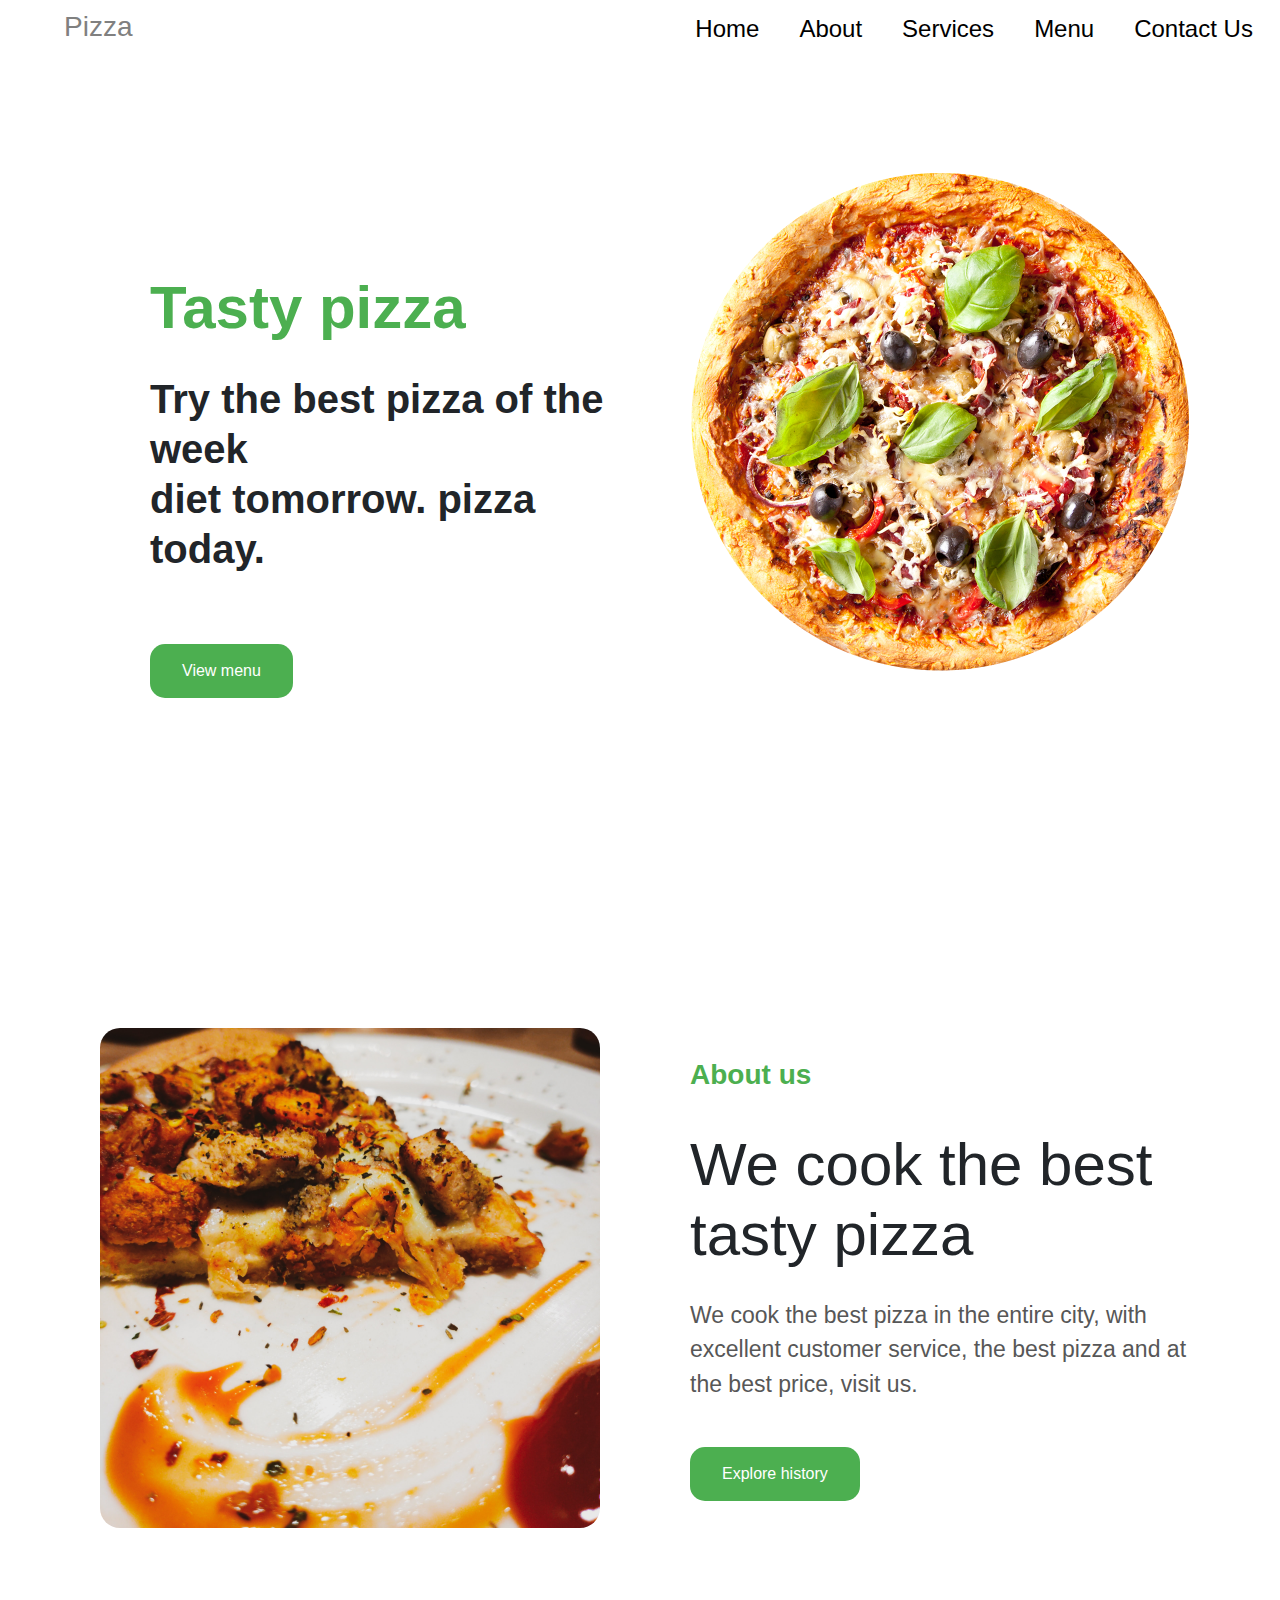
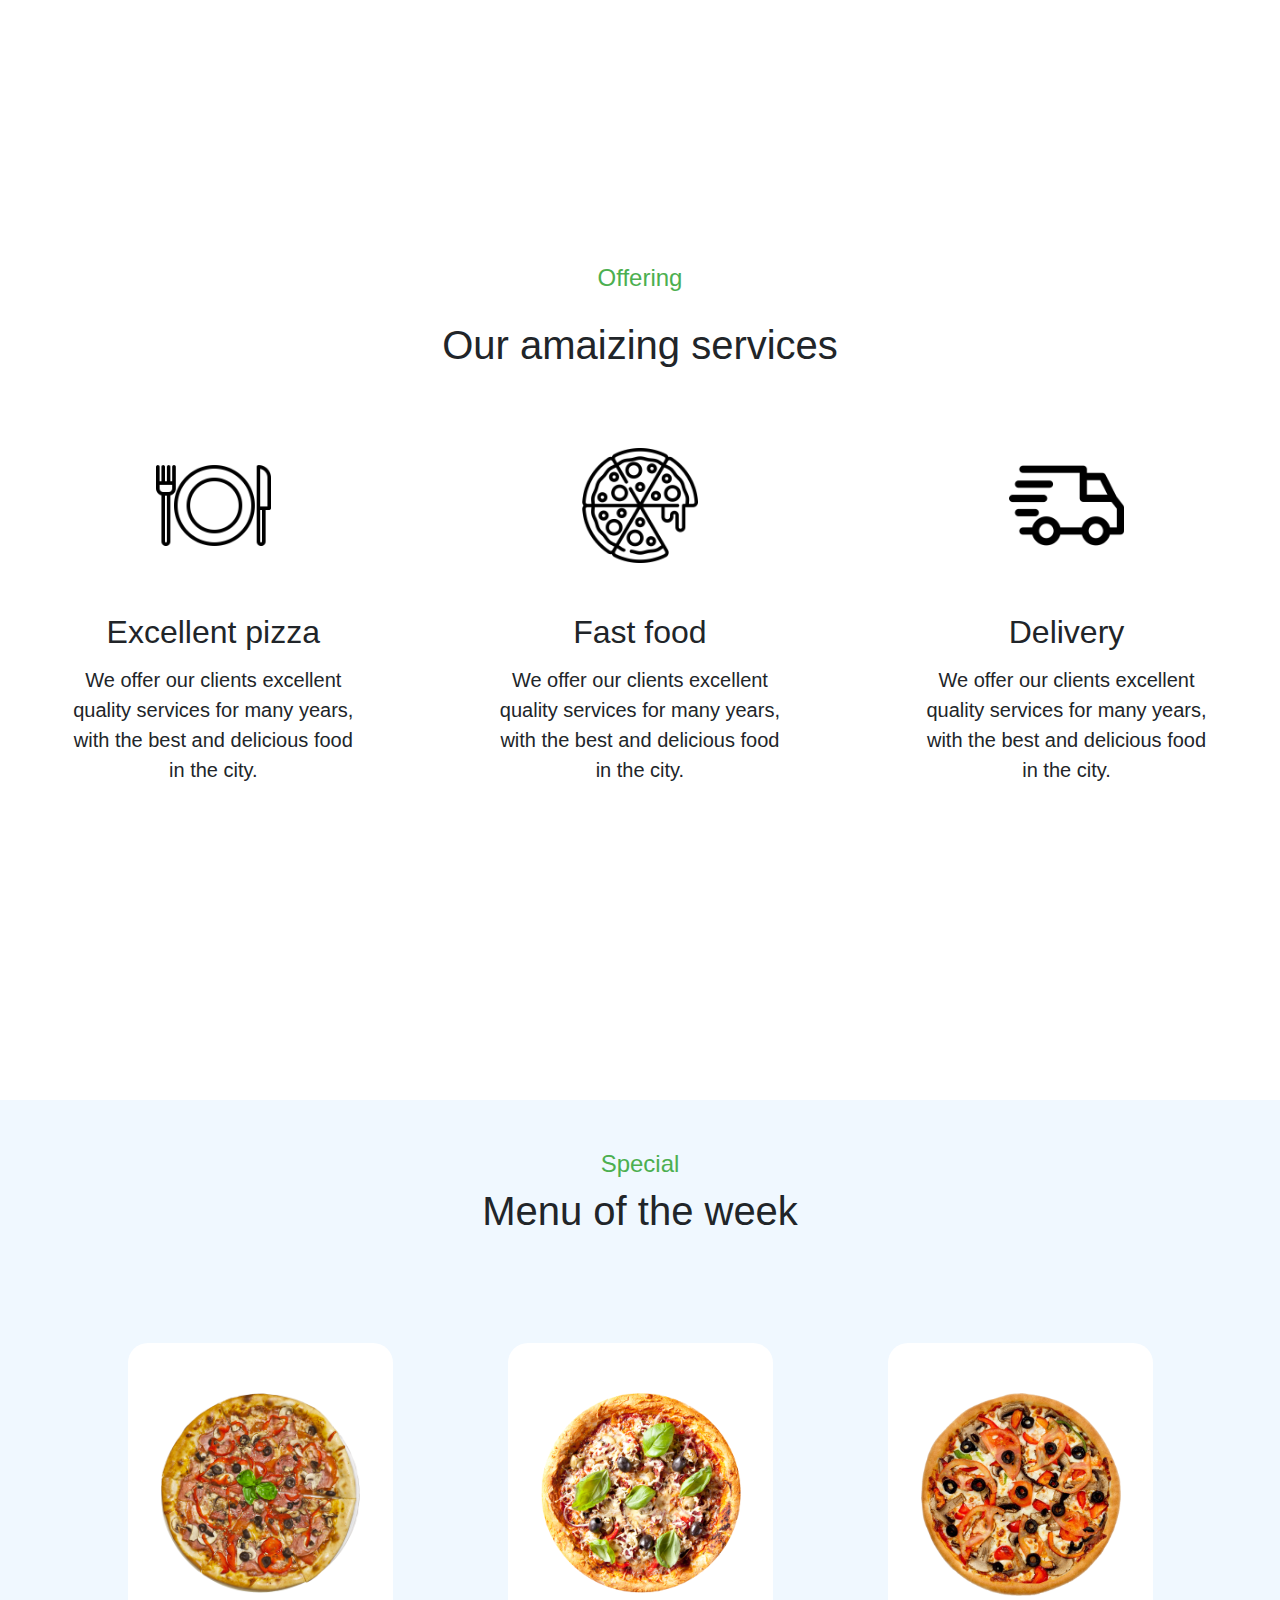
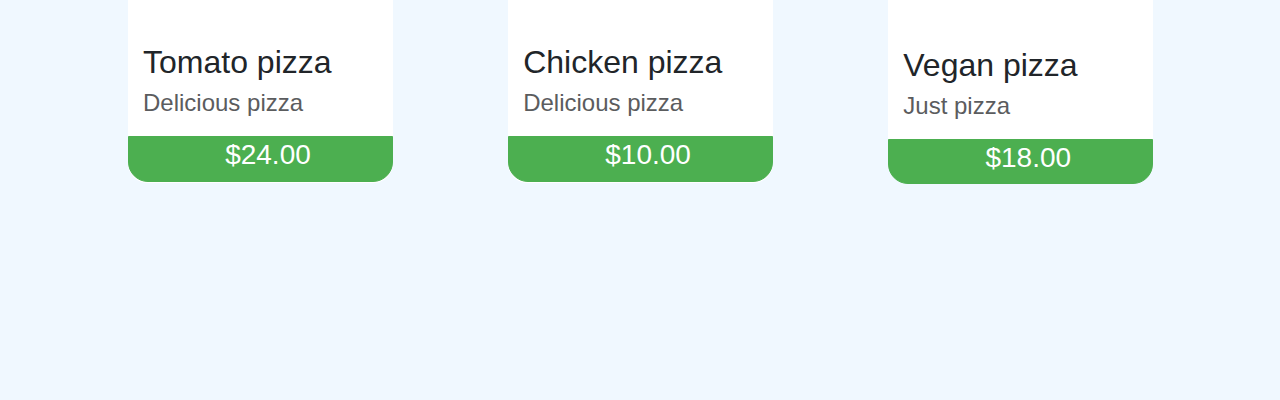
==== index.html @ c7b0a37f "Added toggle effects to menu" ====
<!DOCTYPE html>
<html>
  <head>
    <link href="css/bootstrap.css" rel="stylesheet" type="text/css" />
    <link href="css/styles.css" rel="stylesheet" type="text/css" />

    <script
      src="https://code.jquery.com/jquery-3.3.1.min.js"
      integrity="sha256-FgpCb/KJQlLNfOu91ta32o/NMZxltwRo8QtmkMRdAu8="
      crossorigin="anonymous"
    ></script>
    <script src="js/script.js"></script>
    <title>Pizza Go</title>
  </head>
  <body>
    <div class="header">
      <h3>Pizza</h3>
      <div class="links">
        <h4><a href="">Home</a></h4>
        <h4><a href="">About</a></h4>
        <h4><a href="">Services</a></h4>
        <h4><a href="">Menu</a></h4>
        <h4><a href="">Contact Us</a></h4>
      </div>
    </div>
    <div class="wrapper">
      <div class="texts">
        <h1>Tasty pizza</h1>
        <p>Try the best pizza of the week<br />diet tomorrow. pizza today.</p>
        <a href=""><button>View menu</button></a>
      </div>
      <div class="pizzapic">
        <img src="pics/pizza back.png" alt="" id="pizzaa" />
      </div>
    </div>
    <div class="aboutus">
      <div class="aboutUsPic">
        <img
          src="pics/parth-vsquare-lcYD-O3hou8-unsplash.jpg"
          alt=""
          class="aboutimage"
        />
      </div>
      <div class="aboutUsText">
        <h3>About us</h3>
        <h1>We cook the best <br />tasty pizza</h1>
        <p>
          We cook the best pizza in the entire city, with<br />
          excellent customer service, the best pizza and at<br />
          the best price, visit us.
        </p>
        <button>Explore history</button>
      </div>
    </div>
    <div class="services">
      <h4>Offering</h4>
      <h1>Our amaizing services</h1>
      <div class="cards">
        <div class="card">
          <img src="pics/restaurant.png" alt="" class="cardpic" />
          <h2>Excellent pizza</h2>
          <p>
            We offer our clients excellent <br />quality services for many
            years,<br />
            with the best and delicious food<br />
            in the city.
          </p>
        </div>

        <div class="card">
          <img src="pics/pizza copy.png" alt="" class="cardpic" />
          <h2>Fast food</h2>
          <p>
            We offer our clients excellent <br />quality services for many
            years,<br />
            with the best and delicious food<br />
            in the city.
          </p>
        </div>

        <div class="card">
          <img src="pics/delivery-2.png" alt="" class="cardpic" />
          <h2>Delivery</h2>
          <p>
            We offer our clients excellent <br />quality services for many
            years,<br />
            with the best and delicious food<br />
            in the city.
          </p>
        </div>
      </div>
    </div>
    <div class="menu">
      <h4>Special</h4>
      <h1>Menu of the week</h1>
      <div class="menucards">
        <div class="menucard">
          <img src="pics/pizza_PNG44077.png" alt="" class="menuimg" />
          <h2>Tomato pizza</h2>
          <h4>Delicious pizza</h4>
          <button id="orderFirst"><h3>$24.00</h3></button>
        </div>
        <div class="menucard">
          <img src="pics/pizza back.png" alt="" class="menuimg" />
          <h2>Chicken pizza</h2>
          <h4>Delicious pizza</h4>
          <button><h3>$10.00</h3></button>
        </div>
        <div class="menucard">
          <img src="pics/pizza_PNG44092.png" alt="" class="menuimg" />
          <h2>Vegan pizza</h2>
          <h4>Just pizza</h4>
         <button><h3>$18.00</h3></button>
        </div>
      </div>
    <div class="order1">
      <img src="pics/pizza_PNG44077.png" alt="">
    </div>
  </body>
</html>
---- css/styles.css ----
.header {
  display: flex;
  padding-left: 5%;
  color: #4caf50;
  height: 8vh;
}
.links {
  display: flex;
  width: 70%;
  margin-left: 43%;
}
.header h3 {
  margin-top: 10px;
  color: grey;
}
.links h4 {
  padding-left: 40px;
  padding-top: 15px;
  color: black;
  transition: 0.5s;
}
.links h4 a {
  color: black;
  text-decoration: none;
  transition: 0.5s;
}
.links h4 a:hover {
  transform: translateY(10px);
  color: #4caf50;
  text-shadow: 0 0 1px #4caf50;
}
.links h4:hover {
  transform: translateY(-5px);
  color: #4caf50;
  text-shadow: 0 0 1px #4caf50;
}
.header h3:hover {
  text-shadow: 0 0 1px white;
  cursor: pointer;
}
.wrapper {
  display: flex;
  height: 92vh;
}
#pizzaa {
  width: 500px;
  margin-top: 100px;
  margin-left: 50px;
}
.pizzapic {
  height: 100%;
  width: 50%;
}
.texts {
  width: 50%;
  height: 100%;
  padding-left: 150px;
}
.texts h1 {
  margin-top: 200px;
  color: #4caf50;
  font-weight: bold;
  font-size: 60px;
}
.texts p {
  line-height: 50px;
  margin-top: 30px;
  margin-bottom: 30px;
  font-size: 40px;
  font-weight: bold;
}
.texts button {
  margin-top: 40px;
  background-color: #4caf50;
  border: none;
  color: white;
  padding: 15px 32px;
  text-align: center;
  text-decoration: none;
  display: inline-block;
  font-size: 16px;
  border-radius: 15px;
}
.aboutus {
  height: 100vh;
  padding-top: 10%;
  padding-left: 100px;
  display: flex;
}
.aboutimage {
  height: 500px;
  border-radius: 20px;
}
.aboutUsPic {
  width: 50%;
}

.aboutUsText {
  padding-top: 30px;
}
.aboutUsText h3 {
  color: #4caf50;
  font-weight: bold;
  padding-bottom: 30px;
}
.aboutUsText h1 {
  line-height: 70px;
  font-size: 60px;
  padding-bottom: 20px;
}
.aboutUsText p {
  font-size: 23px;
  color: rgb(87, 87, 87);
}
.aboutUsText button {
  margin-top: 30px;
  background-color: #4caf50;
  border: none;
  color: white;
  padding: 15px 32px;
  text-align: center;
  text-decoration: none;
  display: inline-block;
  font-size: 16px;
  border-radius: 15px;
}

.services {
  height: 100vh;
  padding-top: 5%;
  text-align: center;
}
.services h4 {
  color: #4caf50;
  padding-bottom: 20px;
}

.card {
  width: 33.33%;
  border: 1px solid white;
  padding: 20px;
}
.cardpic {
  display: block;
  margin-left: auto;
  margin-right: auto;
  width: 30%;
  margin-bottom: 50px;
  margin-top: 50px;
}
.card p {
  font-size: 20px;
  padding: 5px;
}
.cards {
  display: flex;
}
.menu {
  height: 100vh;
  background-color: aliceblue;

  padding-top: 50px;
}
.menu h4 {
  color: #4caf50;
  text-align: center;
}
.menucard {
  width: 23%;
  background-color: white;
  border-radius: 20px;
  padding-top: 20px;
  height: 440px;
  margin-right: 10%;
  margin-top: 100px;
  transition: 0.6s;
}
.menucard h4 {
  text-align: left;
  margin-left: 15px;
  color: rgb(91, 92, 94);
}
.menucard h2 {
  margin-left: 15px;
}
.menucard h3 {
  margin-left: 15px;
}
.menuimg {
  width: 200px;
  display: block;
  margin-left: auto;
  margin-right: auto;
  margin-bottom: 50px;
  margin-top: 30px;
}
.menu h1 {
  text-align: center;
}
.menucards {
  display: flex;
  padding-left: 10%;
}

button:hover {
  background-color: green;
}

.order {
  display: flex;
  height: 100vh;
}
.menucard button {
  width: 100%;
  margin-top: 10px;
  border-bottom-left-radius: 20px;
  border-bottom-right-radius: 20px;
  color: white;
  background-color: #4caf50;
  border: 1px solid #4caf50;
}
.menucard button:hover {
  background-color: green;
  cursor: pointer;
}
.menucard:hover {
  box-shadow: 0 0 5px #4caf50;
  width: 25%;
  transform: translateY(-15px);
  transform: translateY(15px);
}
.order1 {
  height: 100vh;
  background-color: red;
  display: none;
}
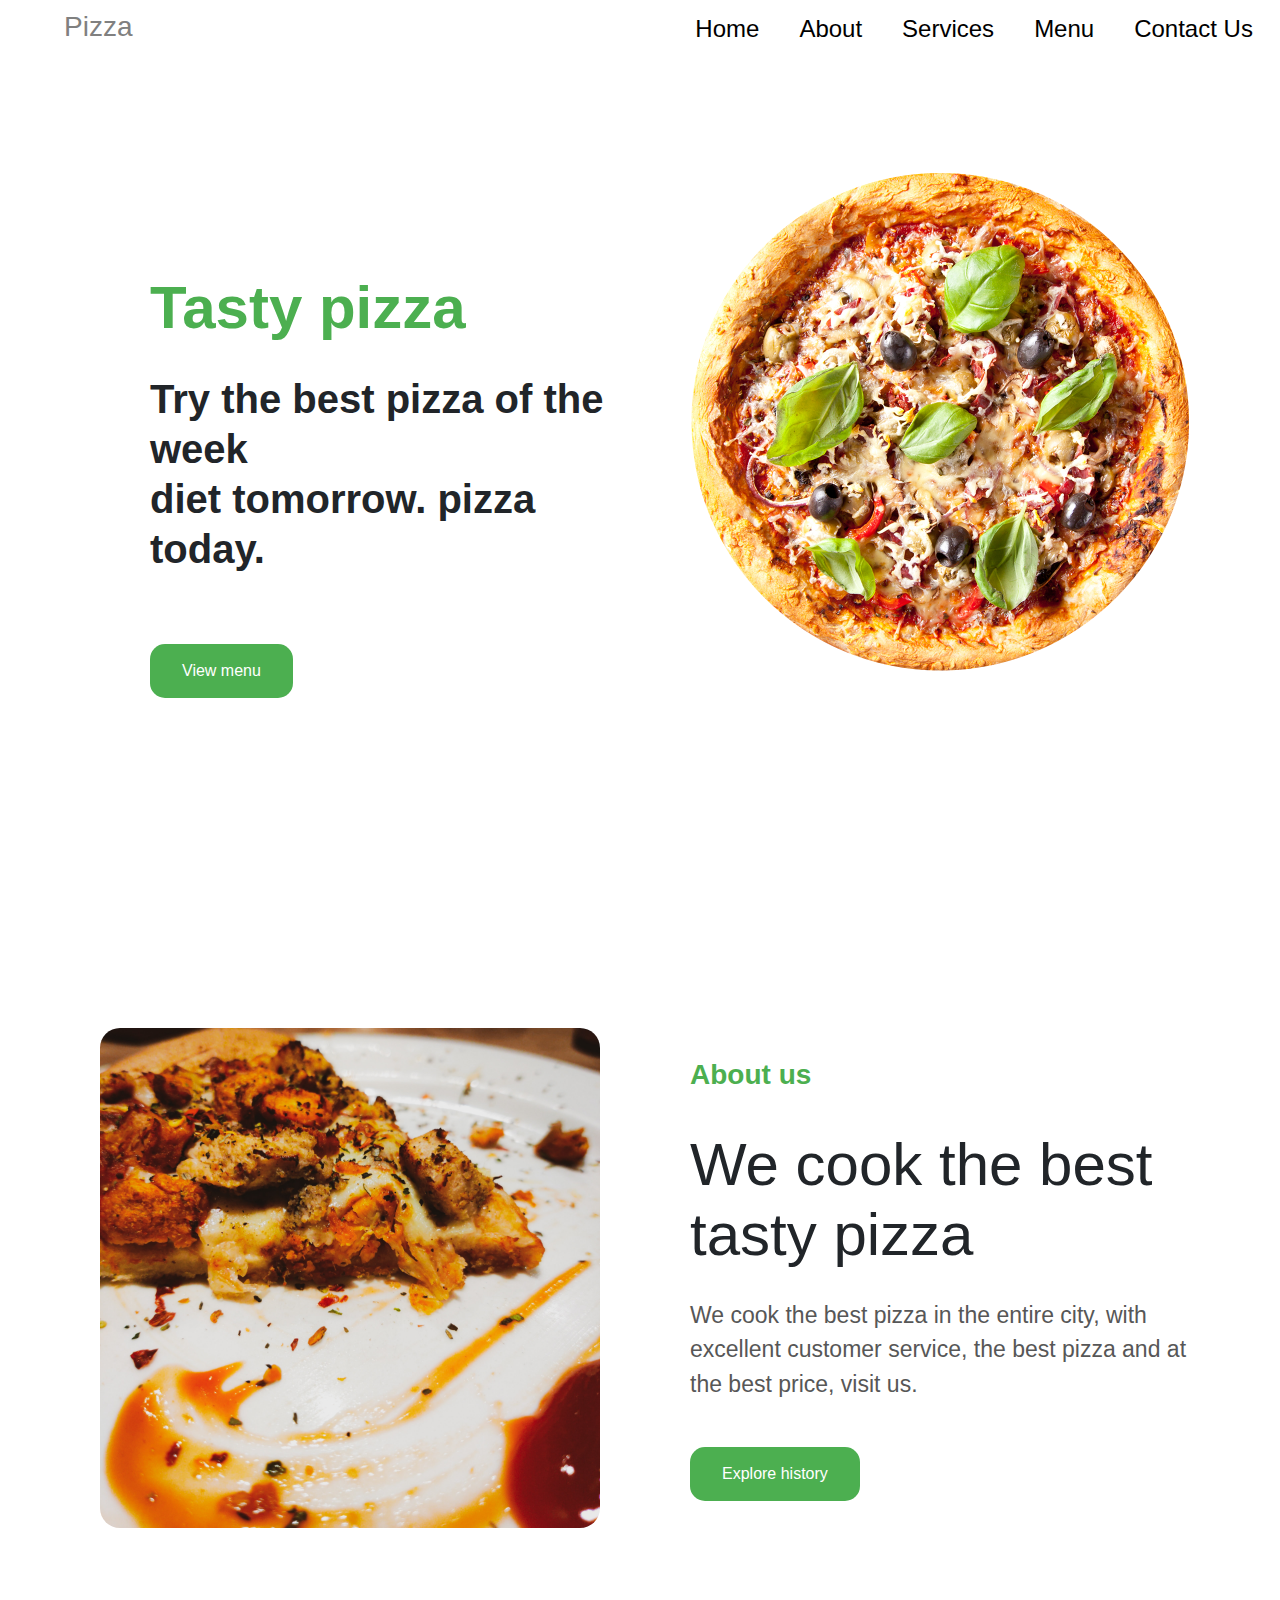
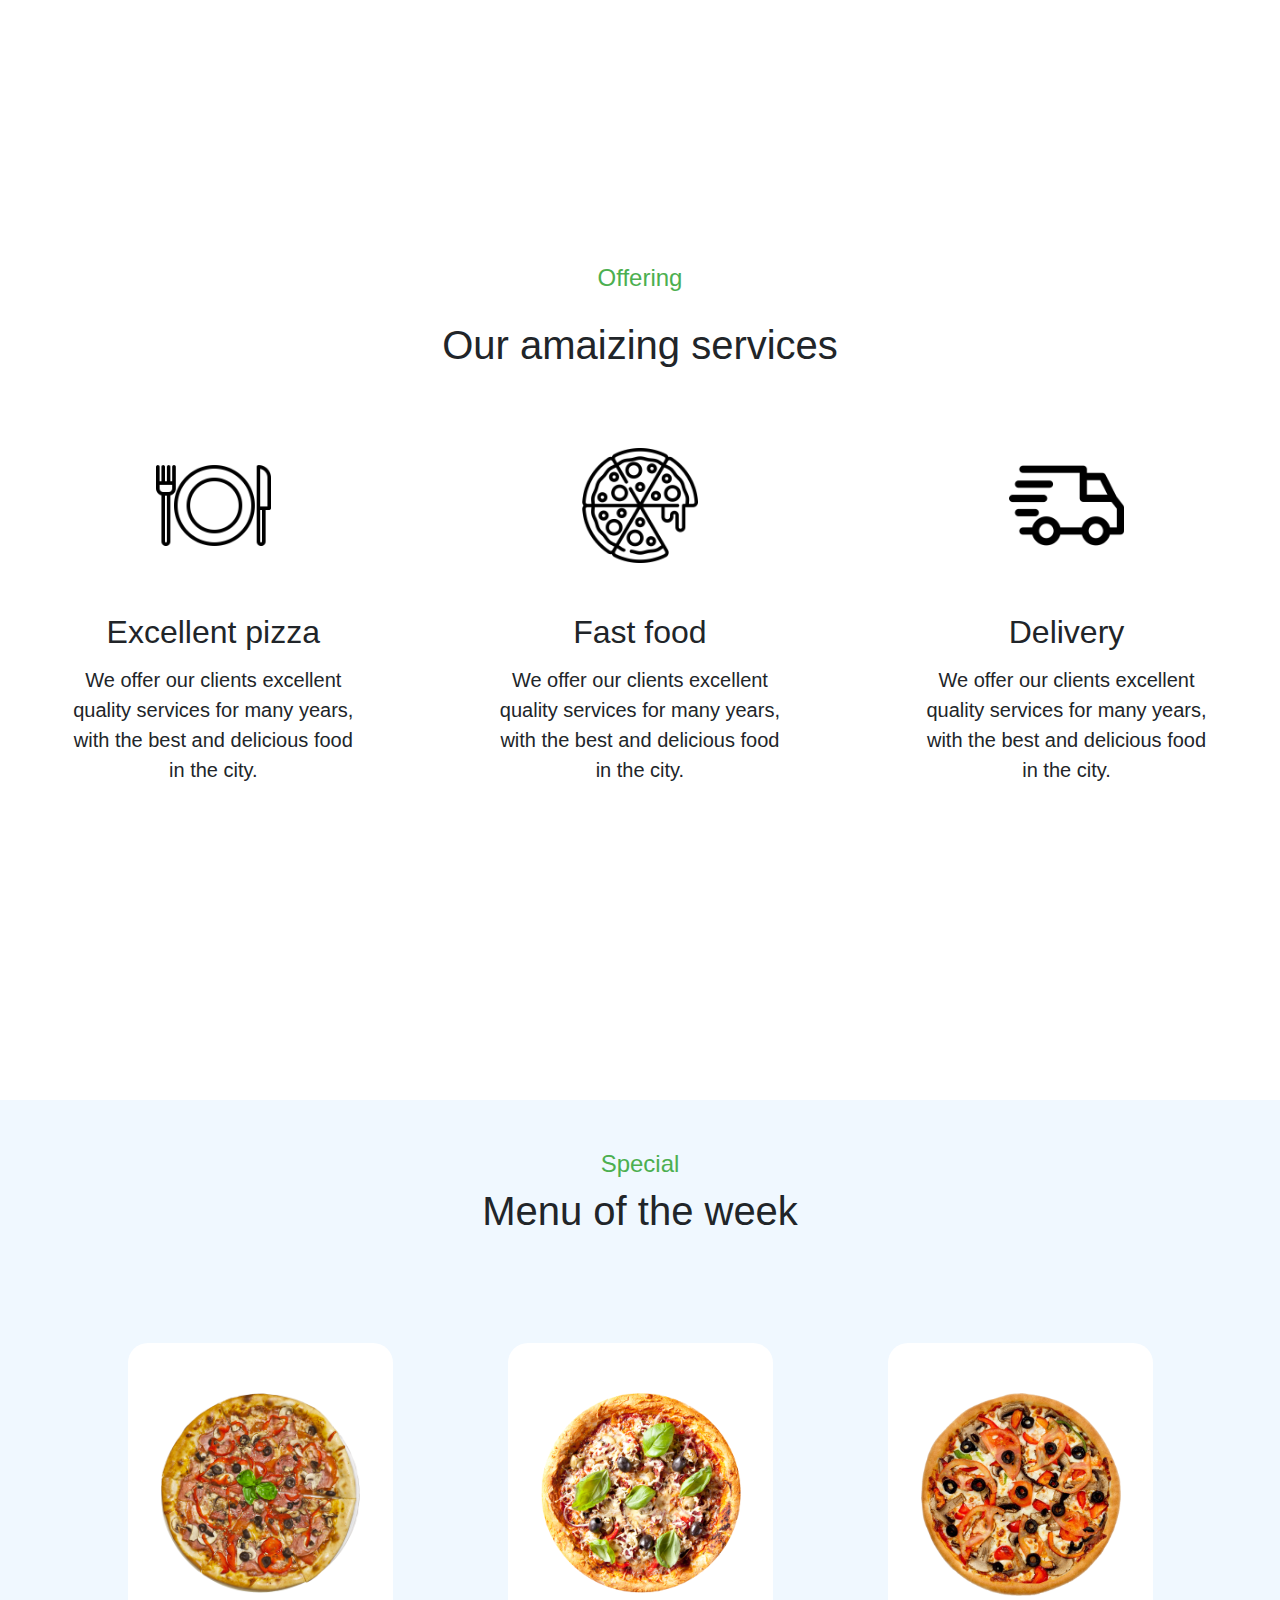
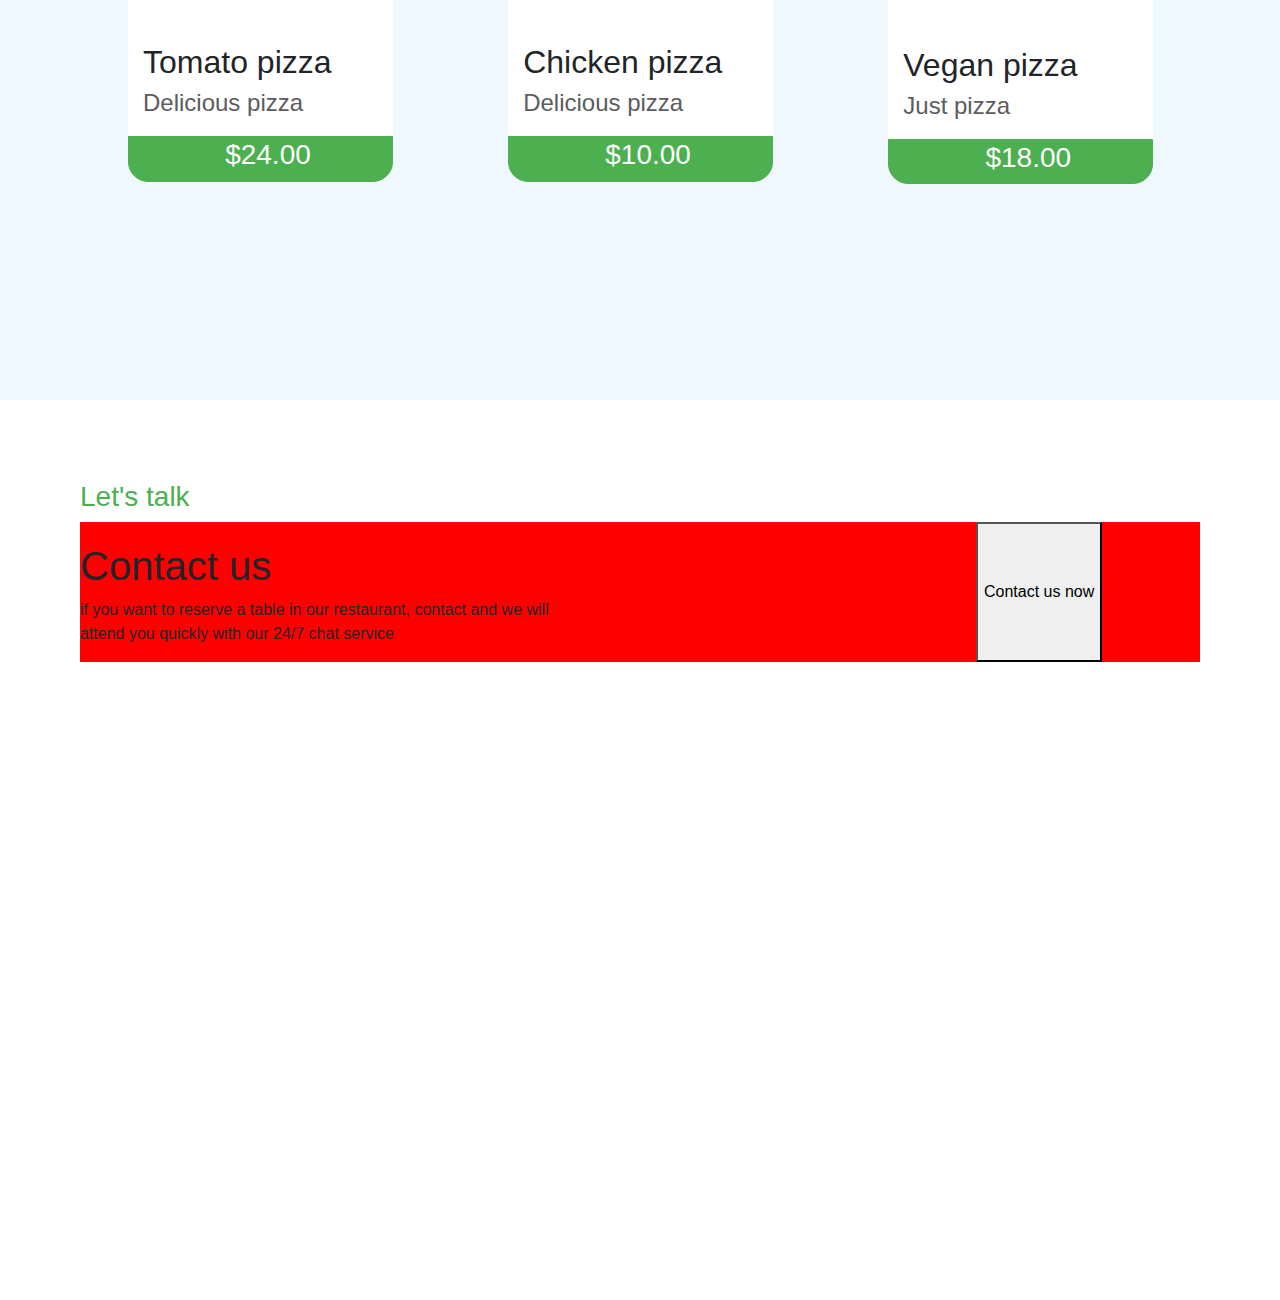
==== commit d5a26025: "Added contact me section" ====
--- a/index.html
+++ b/index.html
@@ -110,11 +110,22 @@
           <img src="pics/pizza_PNG44092.png" alt="" class="menuimg" />
           <h2>Vegan pizza</h2>
           <h4>Just pizza</h4>
-         <button><h3>$18.00</h3></button>
+          <button><h3>$18.00</h3></button>
         </div>
       </div>
-    <div class="order1">
-      <img src="pics/pizza_PNG44077.png" alt="">
+    </div>
+    <div class="contactus">
+      <h3>Let's talk</h3>
+      <div class="contact">
+        <div class="contactmsg">
+          <h1>Contact us</h1>
+          <p>
+            if you want to reserve a table in our restaurant, contact and we
+            will <br />attend you quickly with our 24/7 chat service
+          </p>
+        </div>
+        <button>Contact us now</button>
+      </div>
     </div>
   </body>
 </html>
--- a/css/styles.css
+++ b/css/styles.css
@@ -234,3 +234,22 @@
   background-color: red;
   display: none;
 }
+.contactus {
+  height: 100vh;
+  padding-top: 80px;
+  padding-left: 80px;
+  padding-right: 80px;
+}
+.contactus h3 {
+  color: #4caf50;
+}
+.contact {
+  display: flex;
+  background-color: red;
+}
+.contactmsg {
+  width: 80%;
+  padding-top: 20px;
+}
+.contactmsg h1 {
+}
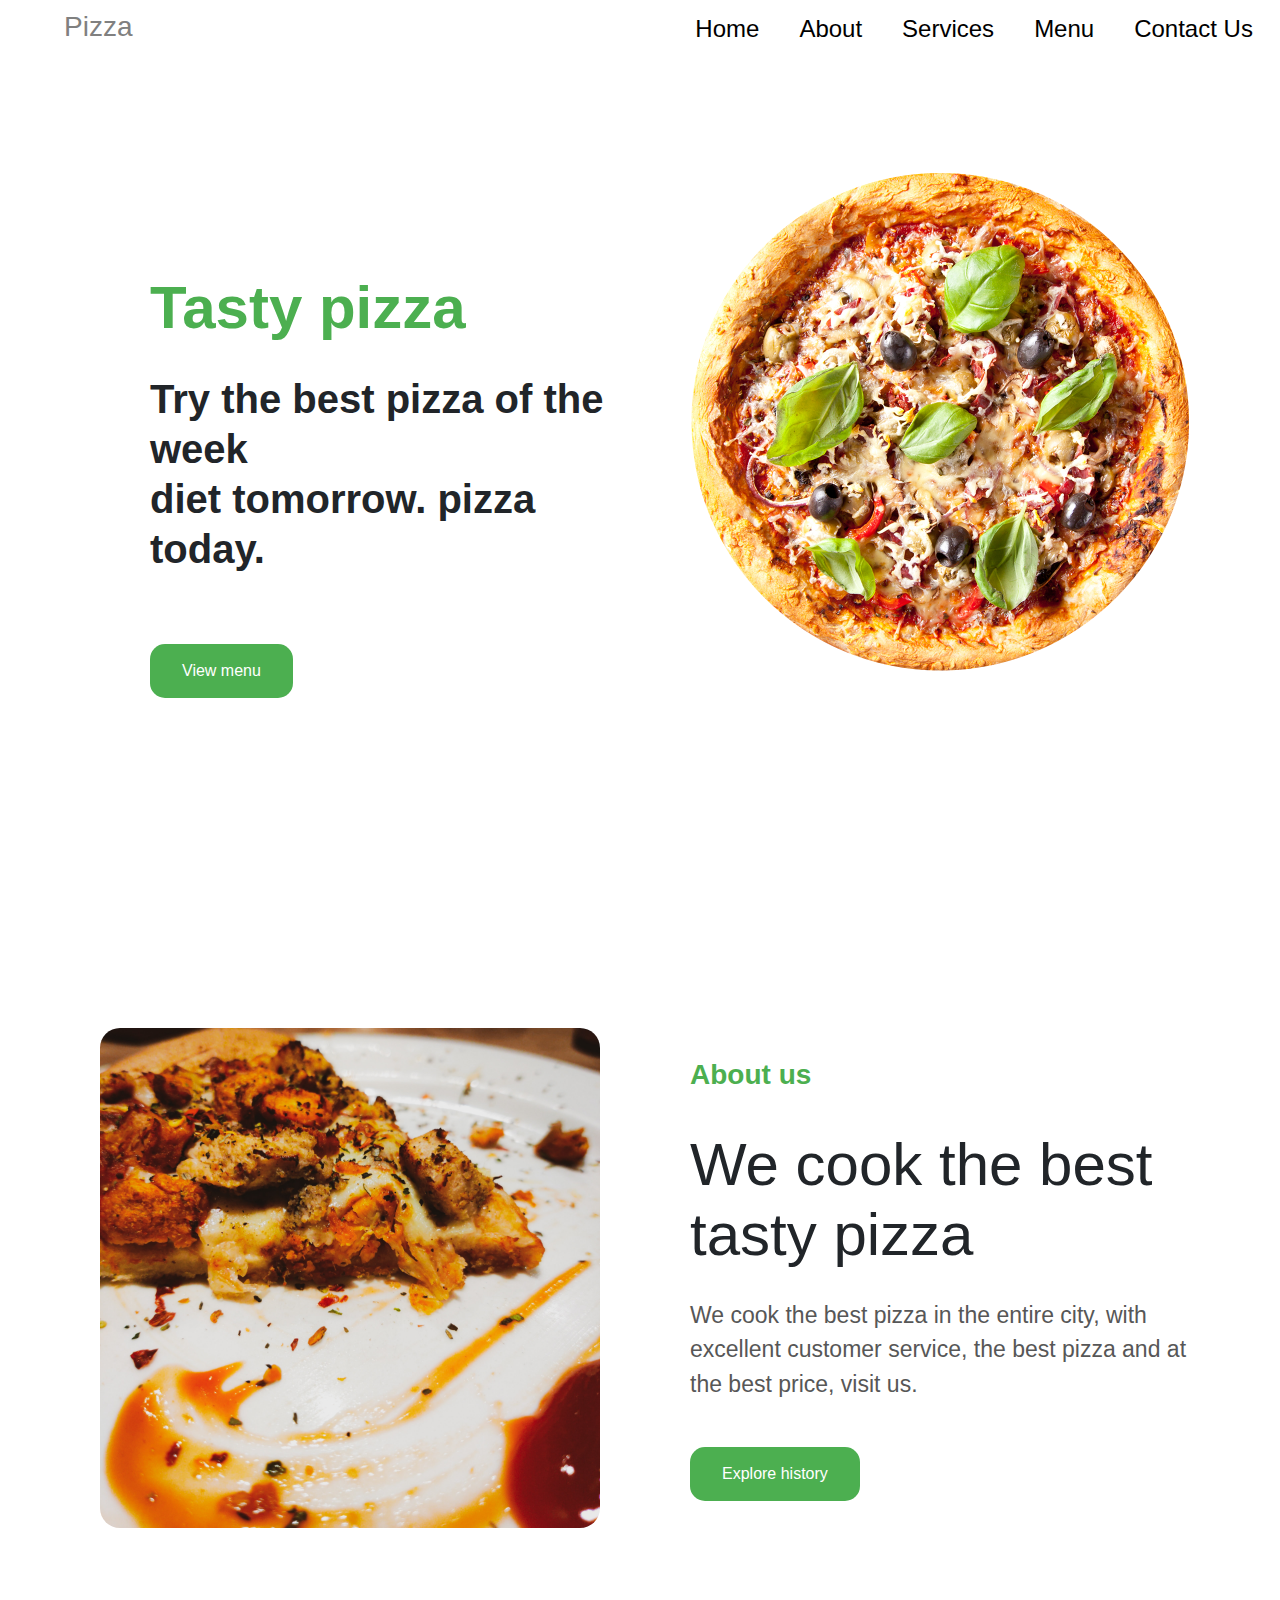
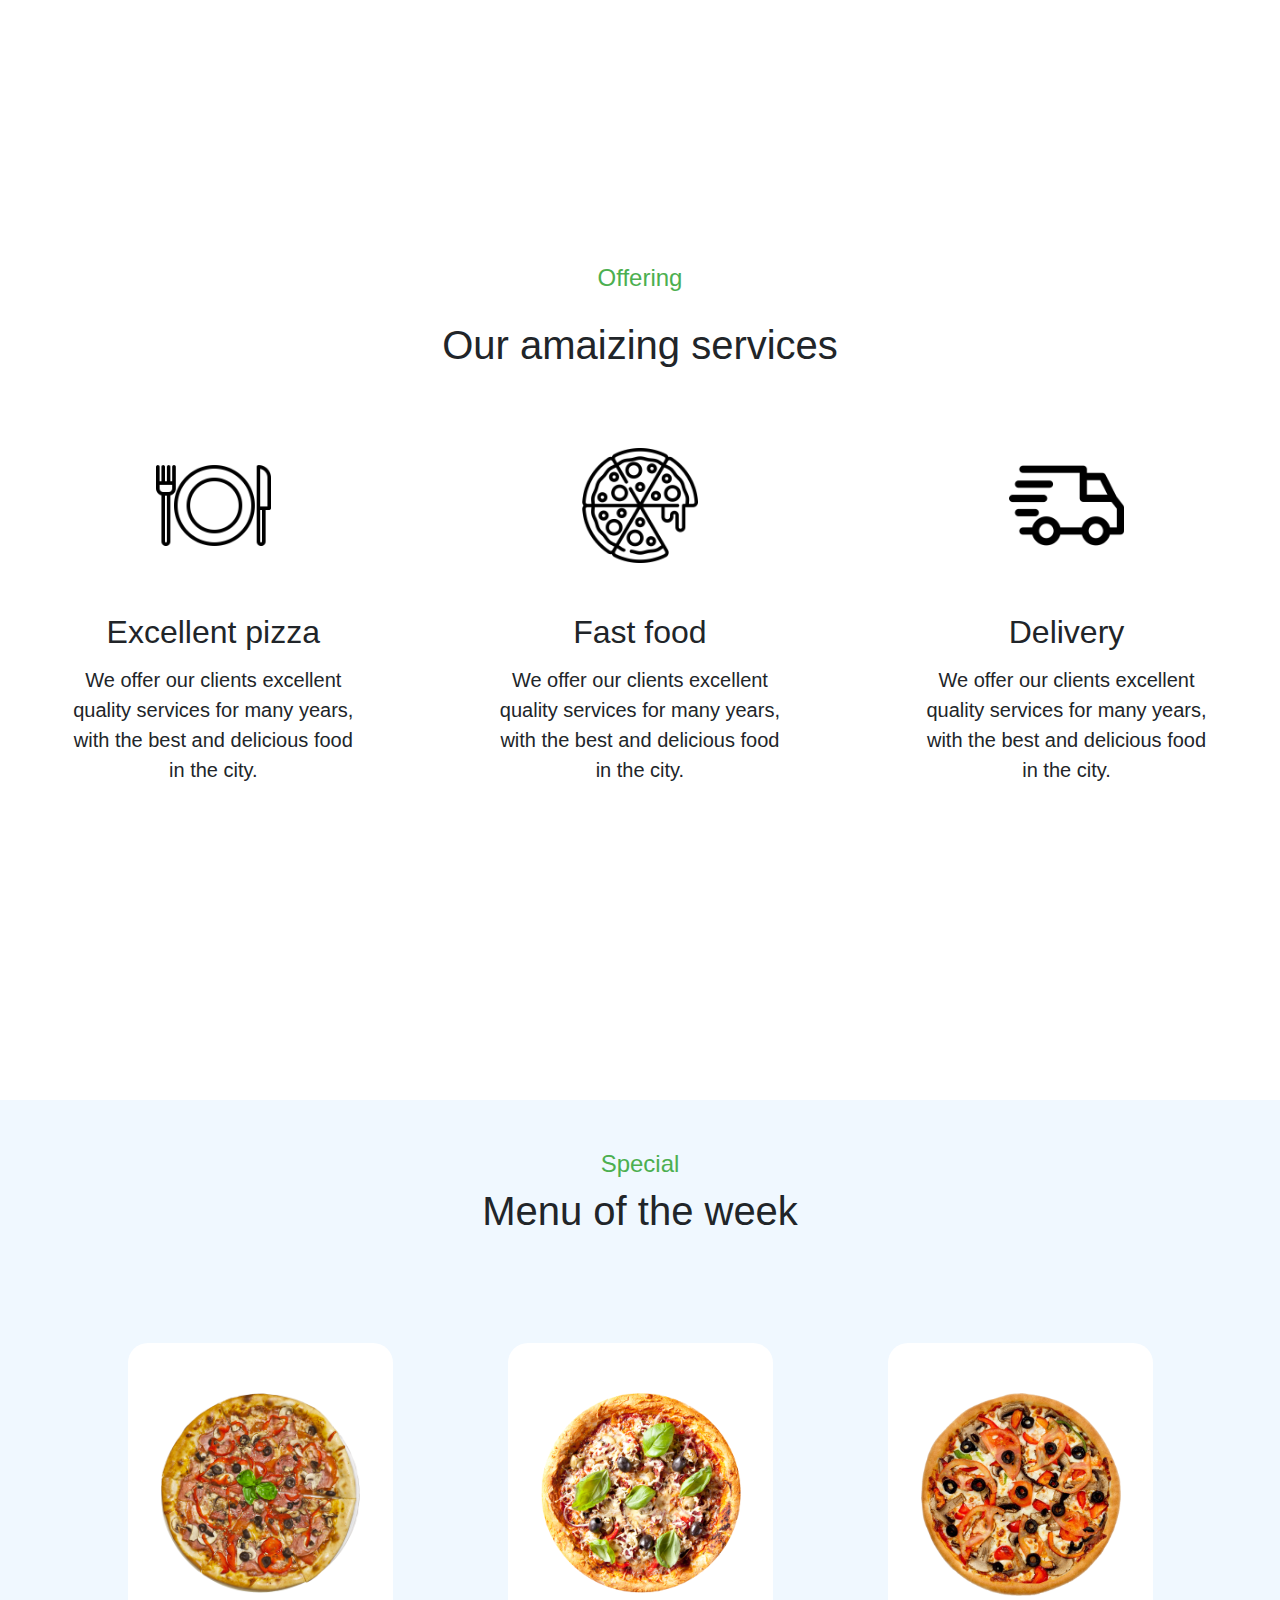
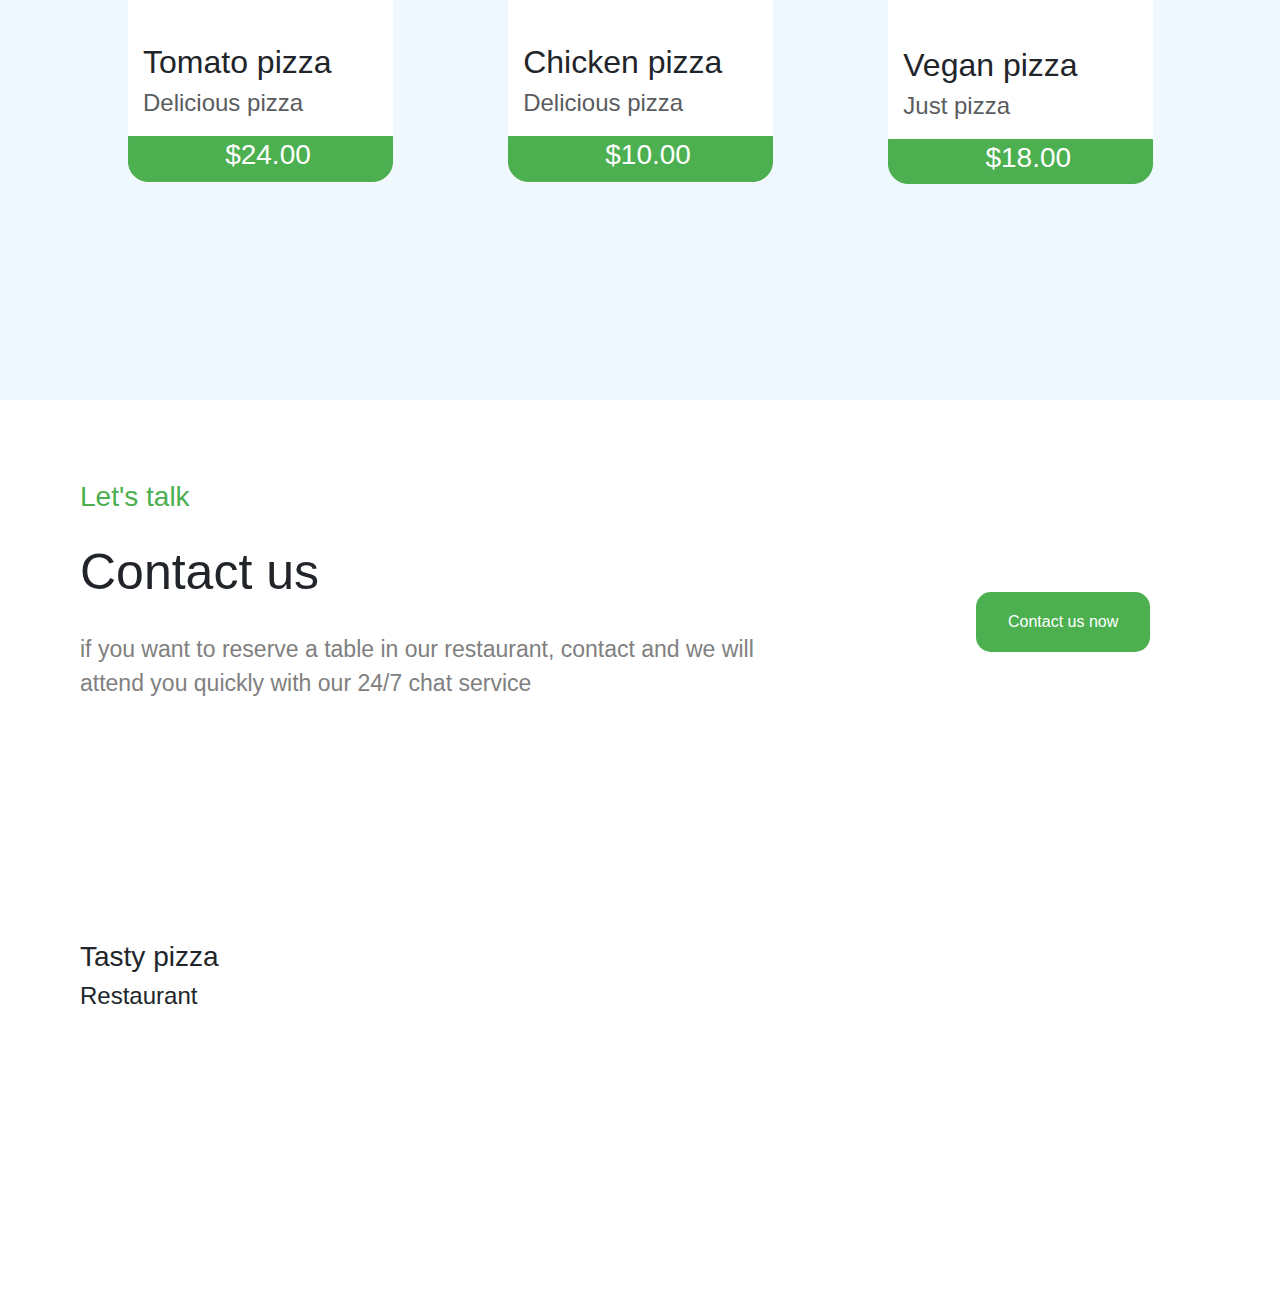
==== commit d15e3433: "Added extra functions at the bottom" ====
--- a/index.html
+++ b/index.html
@@ -127,5 +127,9 @@
         <button>Contact us now</button>
       </div>
     </div>
+    <div class="footer">
+      <h3>Tasty pizza</h3>
+      <h4>Restaurant</h4>
+    </div>
   </body>
 </html>
--- a/css/styles.css
+++ b/css/styles.css
@@ -235,7 +235,7 @@
   display: none;
 }
 .contactus {
-  height: 100vh;
+  height: 60vh;
   padding-top: 80px;
   padding-left: 80px;
   padding-right: 80px;
@@ -245,11 +245,40 @@
 }
 .contact {
   display: flex;
-  background-color: red;
 }
 .contactmsg {
   width: 80%;
   padding-top: 20px;
 }
 .contactmsg h1 {
-}
+  margin-bottom: 30px;
+  font-size: 50px;
+}
+.contactmsg p {
+  font-size: 23px;
+  color: grey;
+}
+.contact button {
+  margin-top: 30px;
+  background-color: #4caf50;
+  border: none;
+  color: white;
+  padding: 15px 32px;
+  text-align: center;
+  text-decoration: none;
+  display: inline-block;
+  font-size: 16px;
+  border-radius: 15px;
+  height: 60px;
+  margin-top: 70px;
+}
+.contact button:hover {
+  background-color: green;
+  cursor: pointer;
+}
+.footer {
+  height: 40vh;
+}
+.footer {
+  margin-left: 80px;
+}
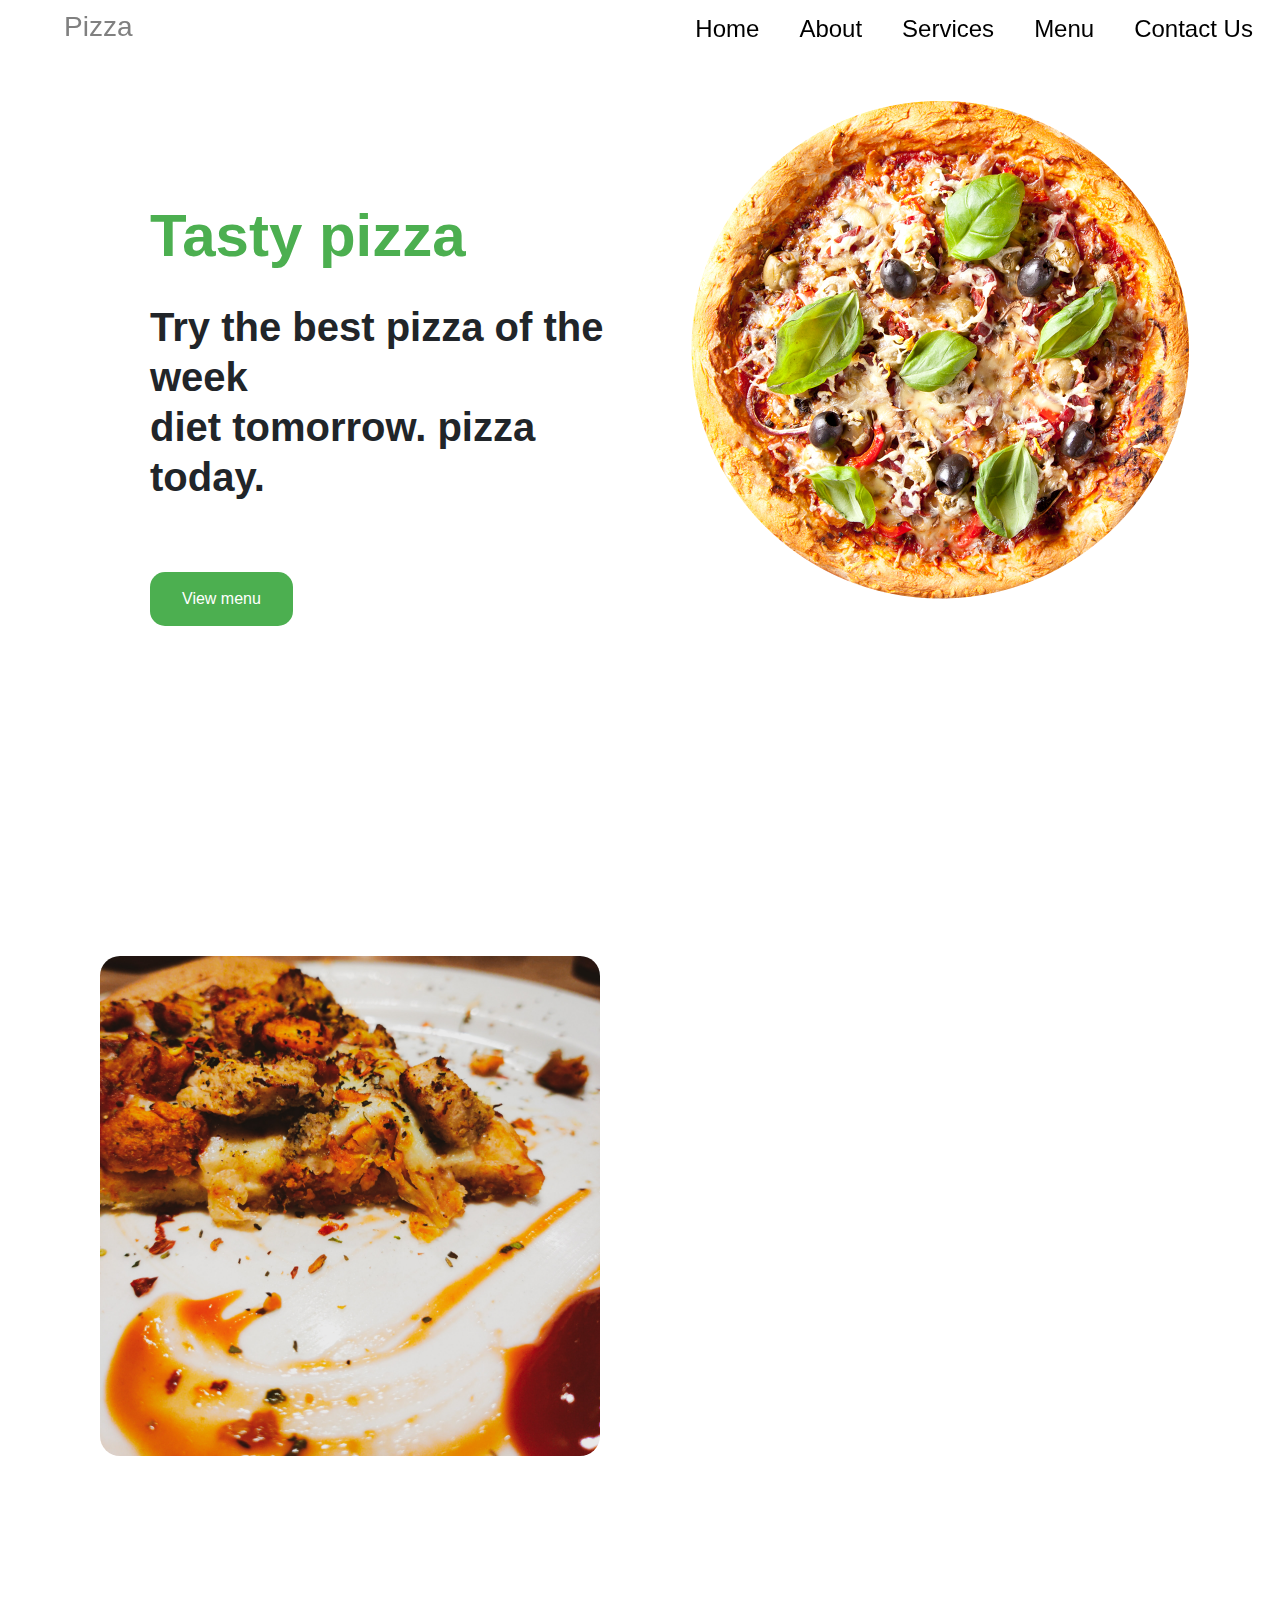
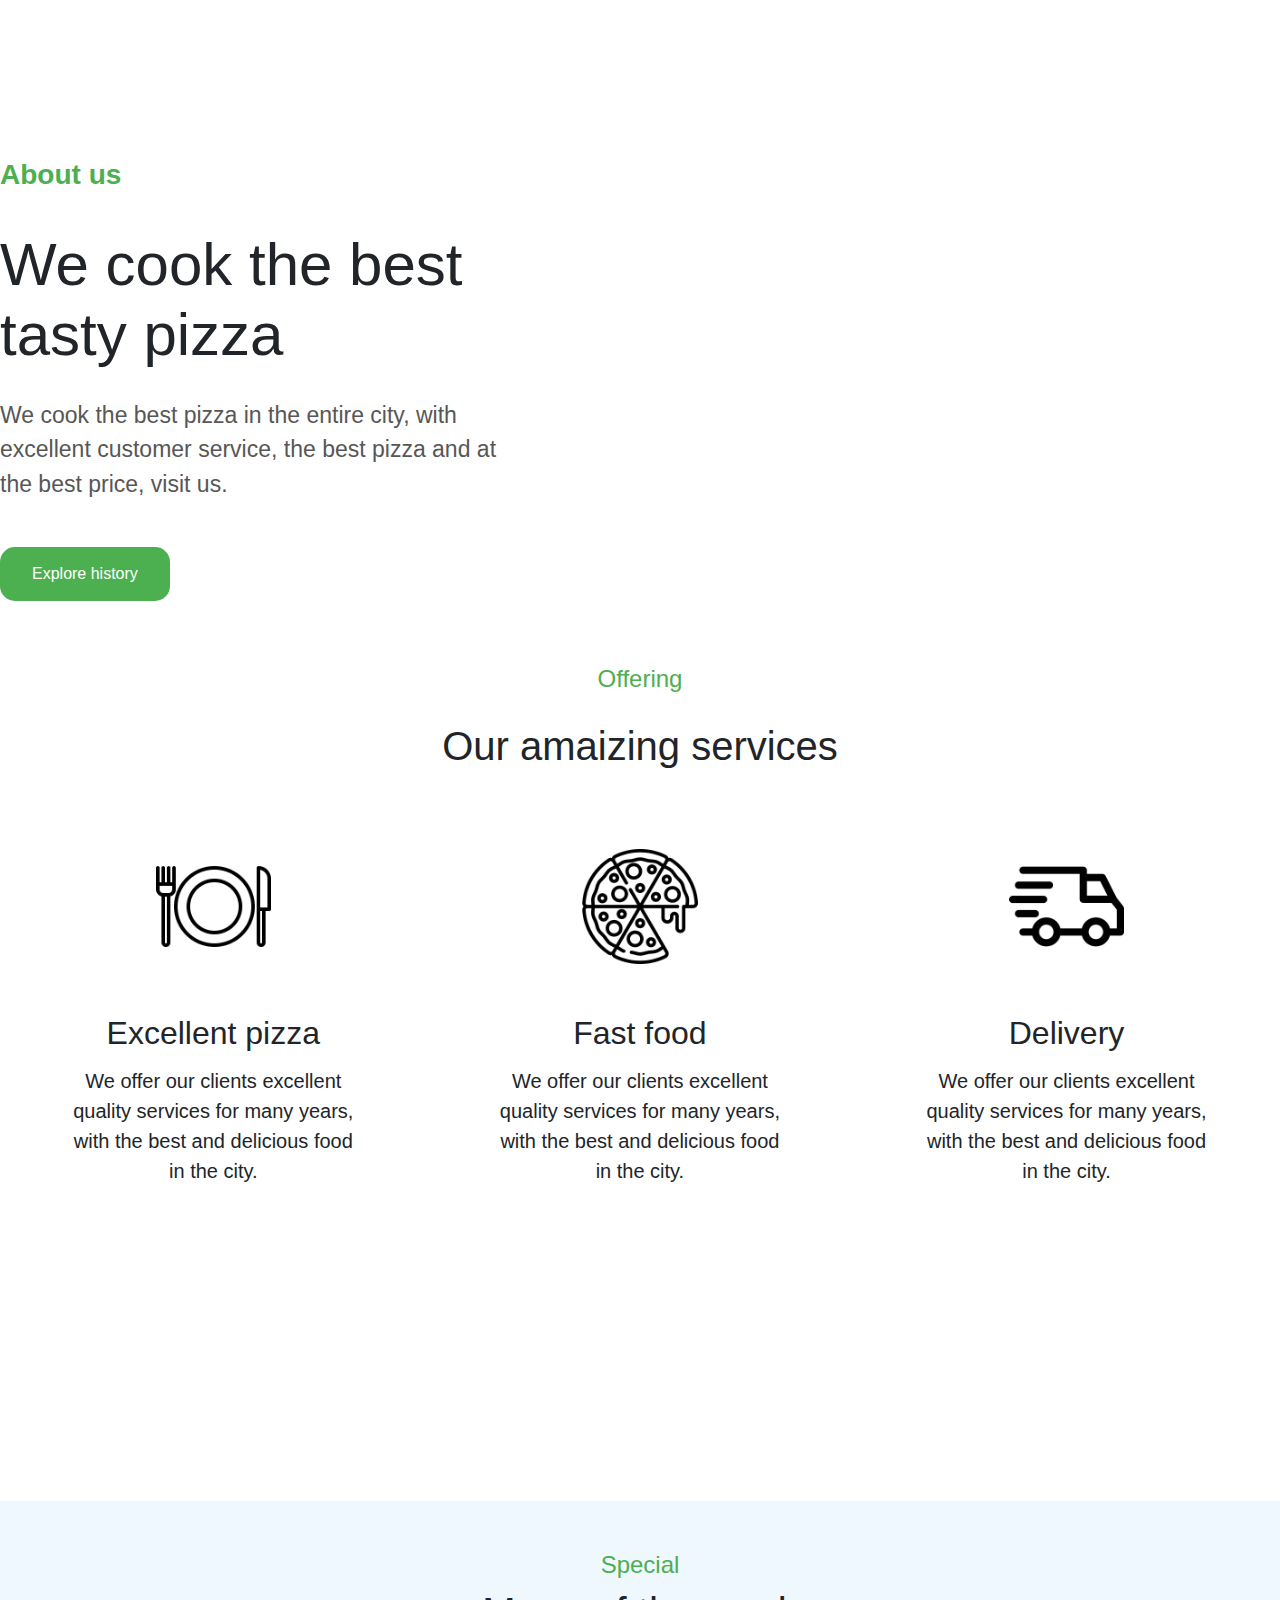
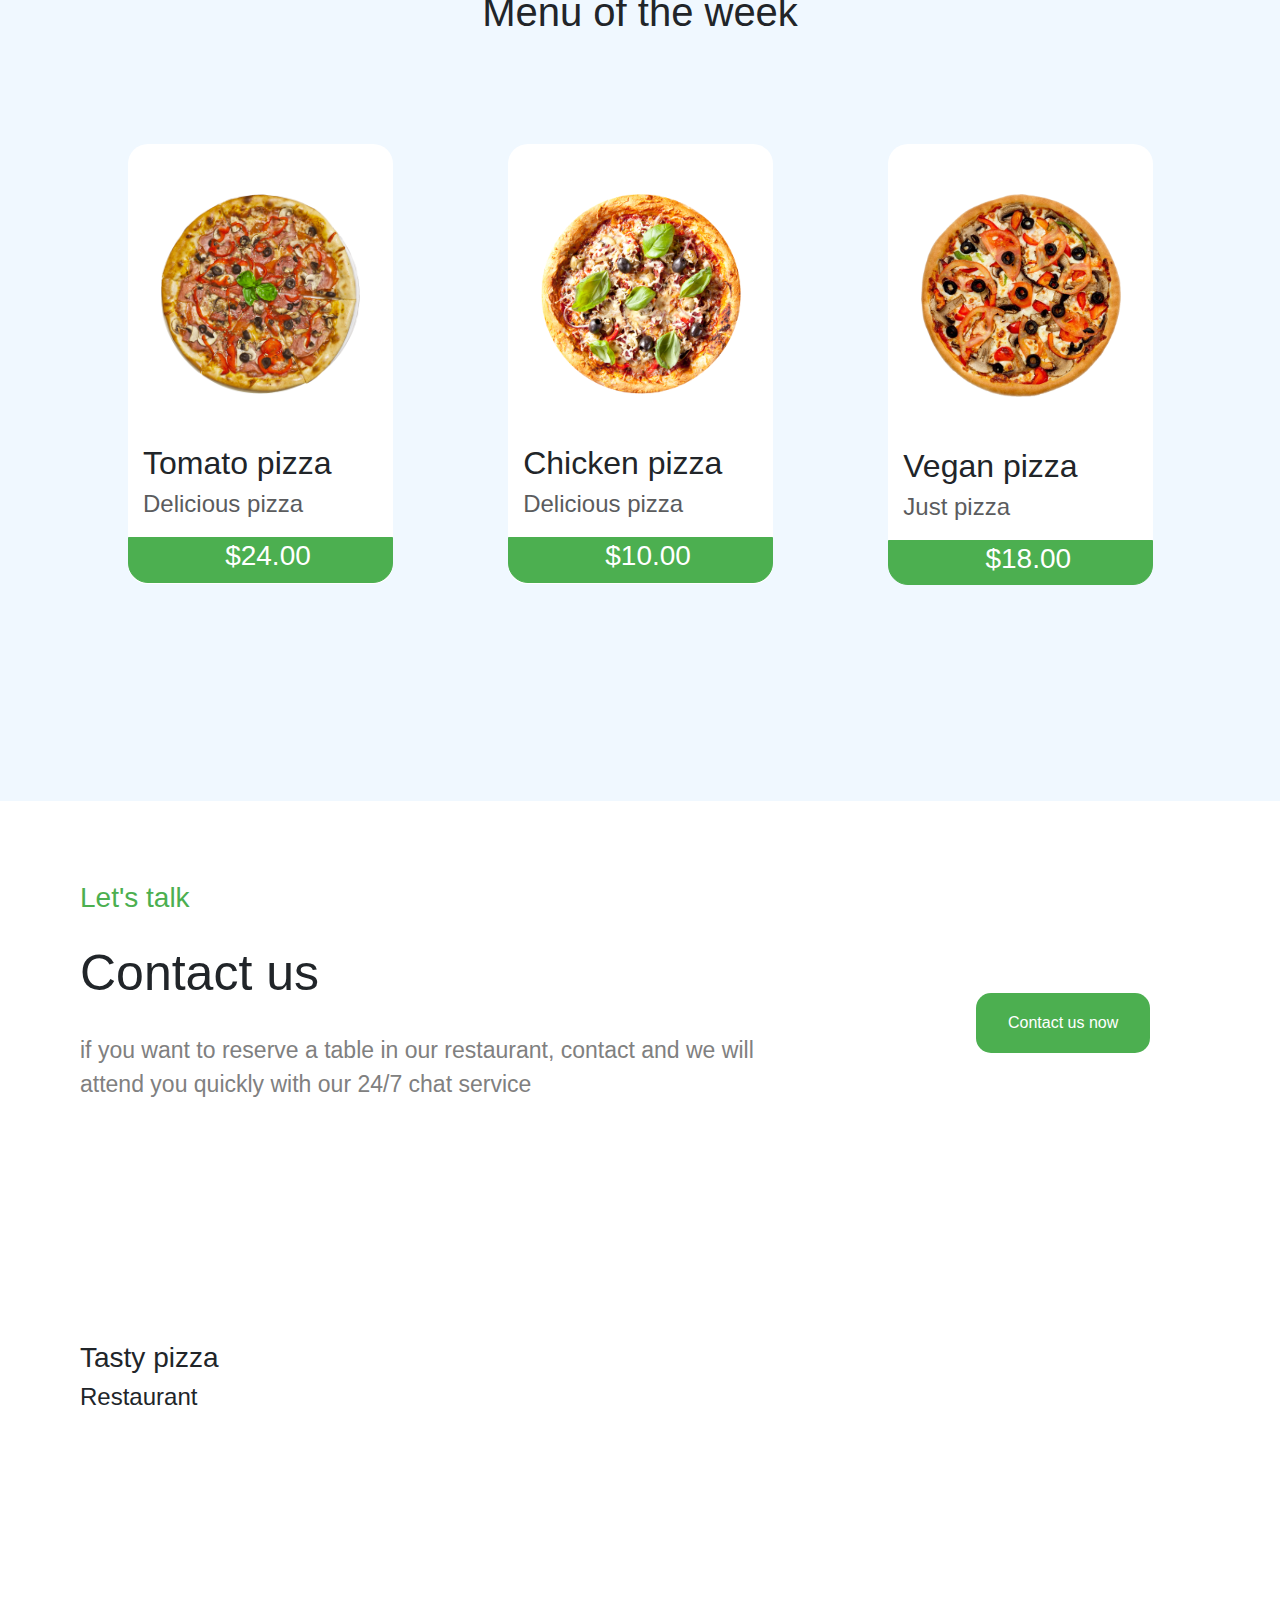
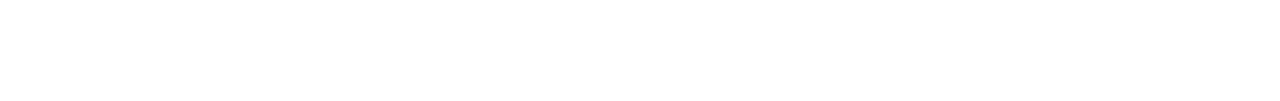
==== commit eab66eae: "Added sections" ====
--- a/index.html
+++ b/index.html
@@ -13,14 +13,15 @@
     <title>Pizza Go</title>
   </head>
   <body>
+    <section id="home">
     <div class="header">
       <h3>Pizza</h3>
       <div class="links">
-        <h4><a href="">Home</a></h4>
+        <h4><a href="#home">Home</a></h4>
         <h4><a href="">About</a></h4>
         <h4><a href="">Services</a></h4>
         <h4><a href="">Menu</a></h4>
-        <h4><a href="">Contact Us</a></h4>
+        <h4><a href="#contacsec">Contact Us</a></h4>
       </div>
     </div>
     <div class="wrapper">
@@ -41,6 +42,8 @@
           class="aboutimage"
         />
       </div>
+      </section>
+
       <div class="aboutUsText">
         <h3>About us</h3>
         <h1>We cook the best <br />tasty pizza</h1>
@@ -114,22 +117,24 @@
         </div>
       </div>
     </div>
-    <div class="contactus">
-      <h3>Let's talk</h3>
-      <div class="contact">
-        <div class="contactmsg">
-          <h1>Contact us</h1>
-          <p>
-            if you want to reserve a table in our restaurant, contact and we
-            will <br />attend you quickly with our 24/7 chat service
-          </p>
+    <section id="contacsec">
+      <div class="contactus">
+        <h3>Let's talk</h3>
+        <div class="contact">
+          <div class="contactmsg">
+            <h1>Contact us</h1>
+            <p>
+              if you want to reserve a table in our restaurant, contact and we
+              will <br />attend you quickly with our 24/7 chat service
+            </p>
+          </div>
+          <button>Contact us now</button>
         </div>
-        <button>Contact us now</button>
       </div>
-    </div>
-    <div class="footer">
-      <h3>Tasty pizza</h3>
-      <h4>Restaurant</h4>
-    </div>
+      <div class="footer">
+        <h3>Tasty pizza</h3>
+        <h4>Restaurant</h4>
+      </div>
+    </section>
   </body>
 </html>
--- a/css/styles.css
+++ b/css/styles.css
@@ -3,6 +3,8 @@
   padding-left: 5%;
   color: #4caf50;
   height: 8vh;
+  position: fixed;
+  width: 100%;
 }
 .links {
   display: flex;
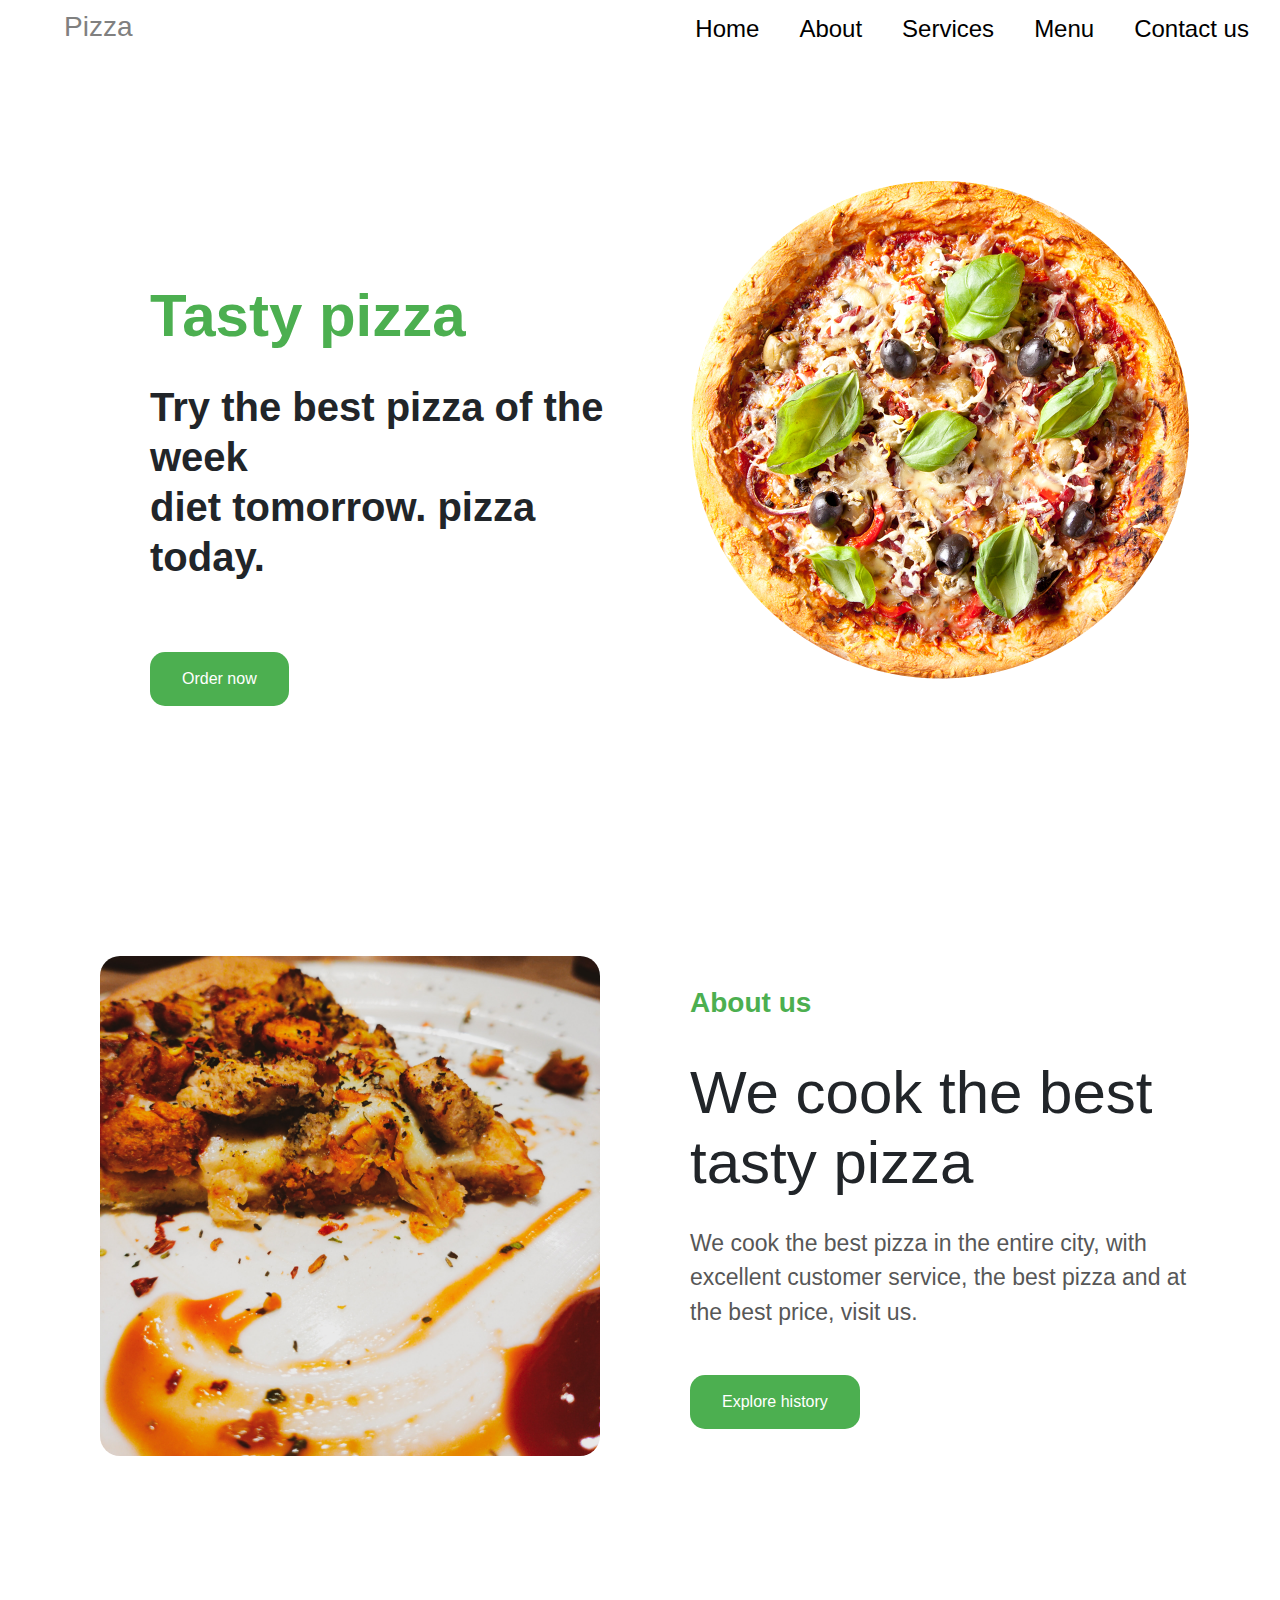
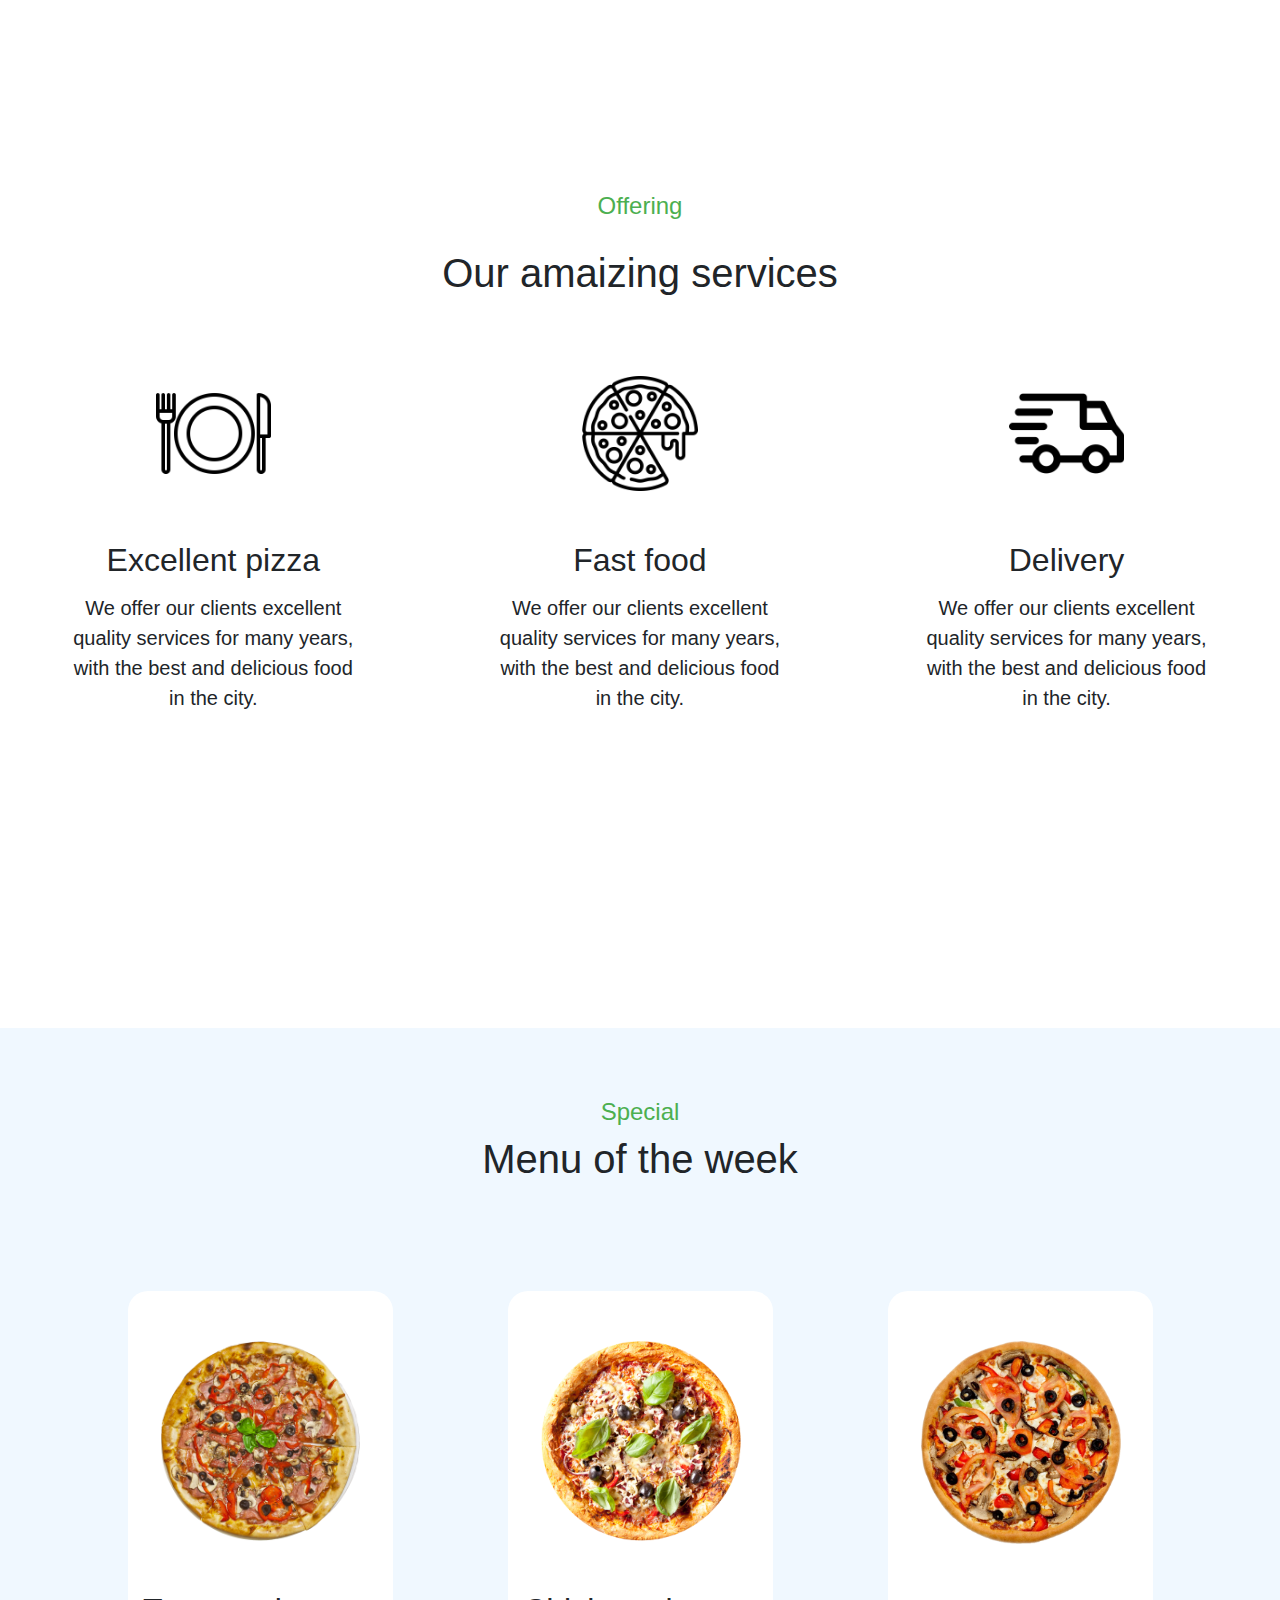
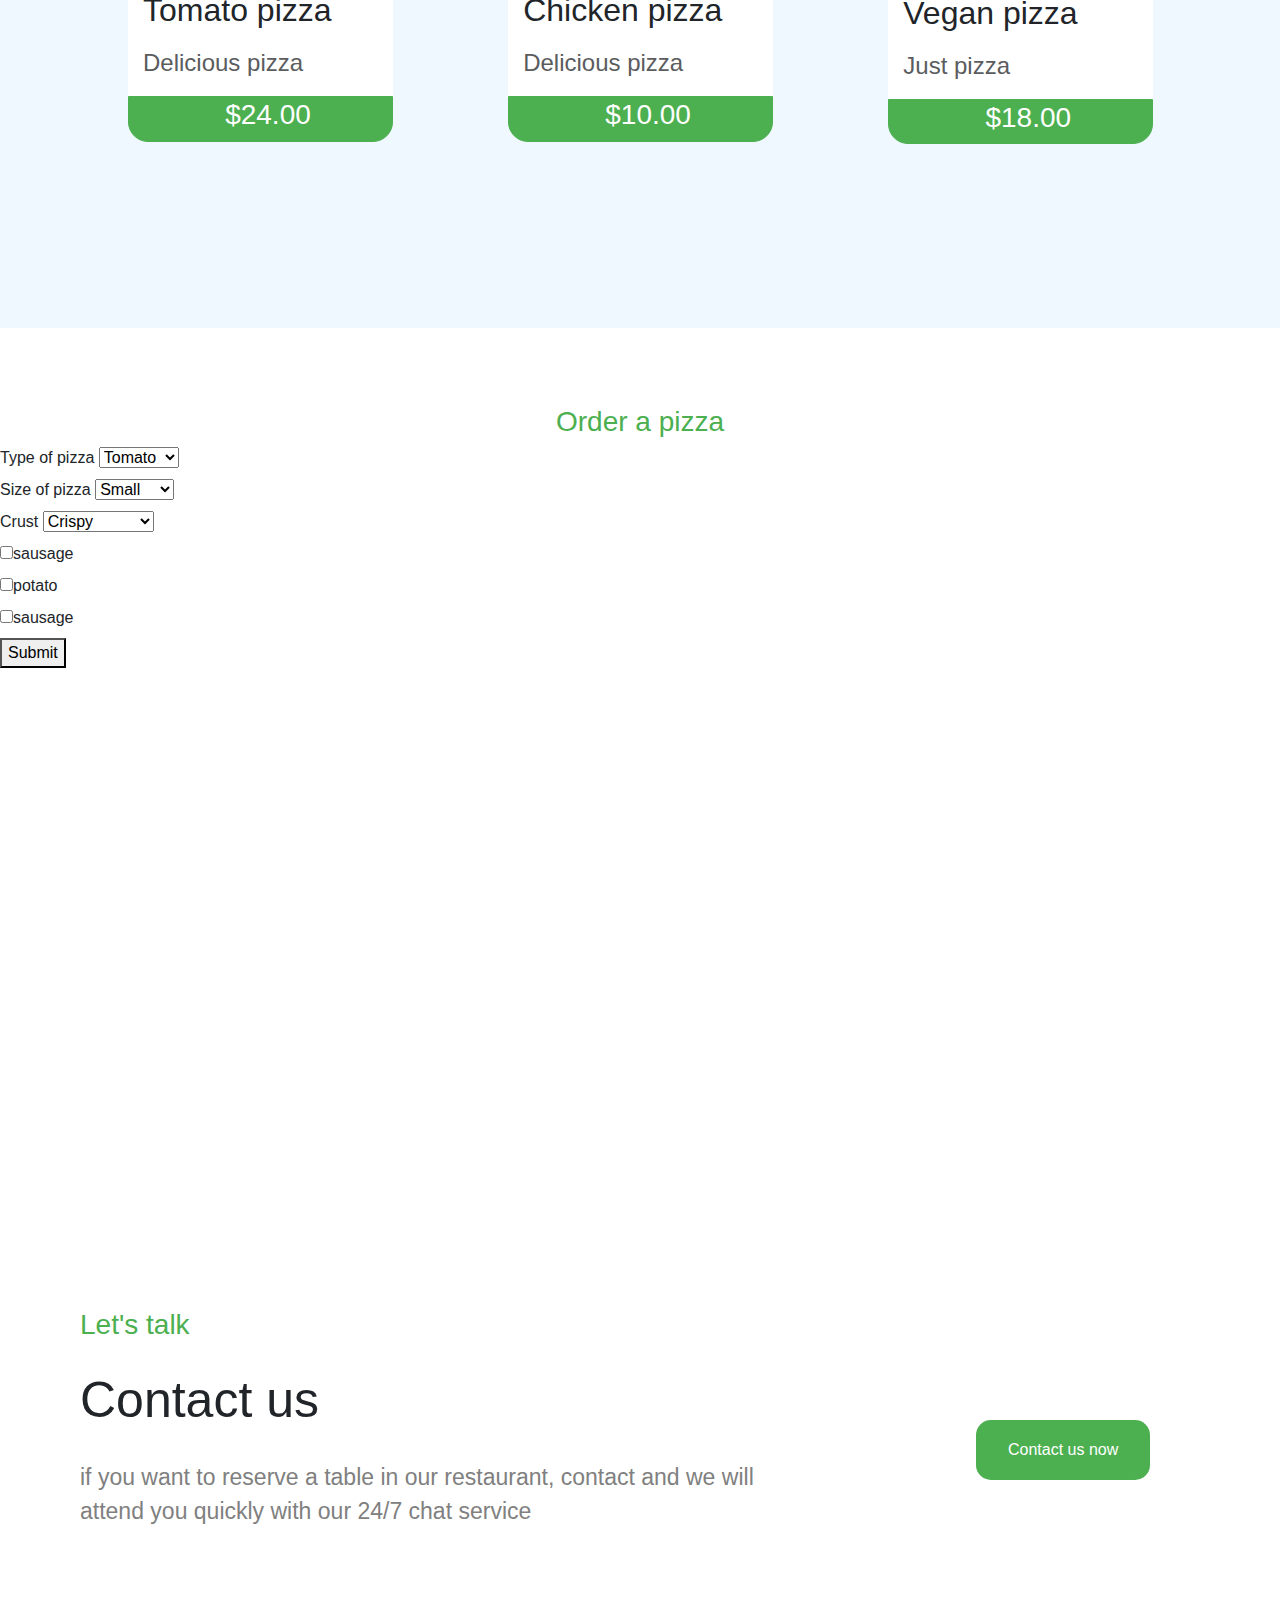
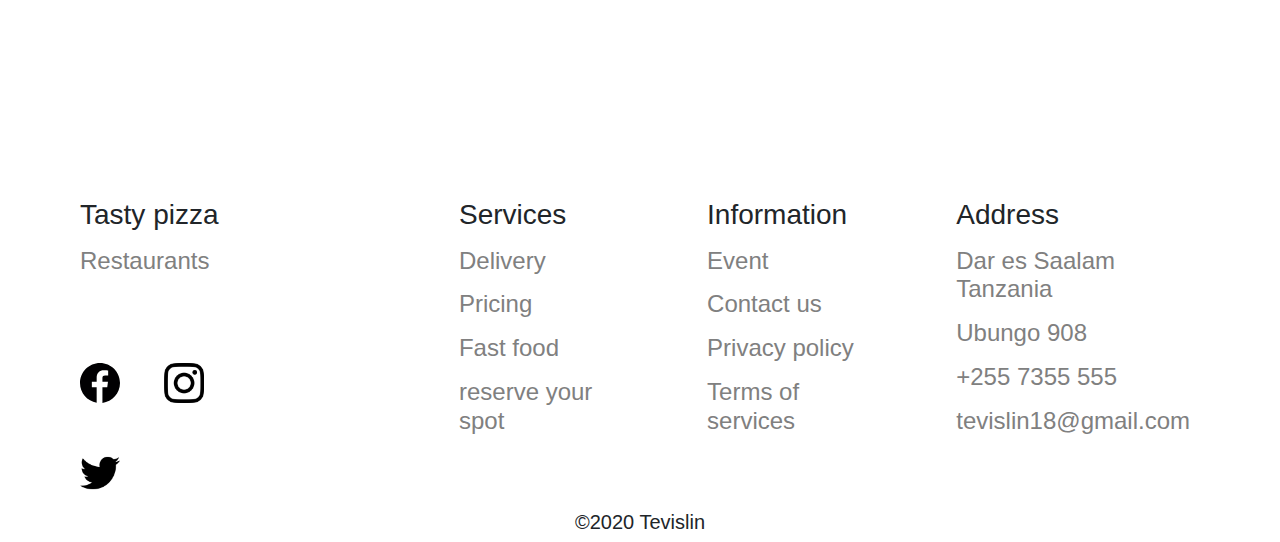
==== commit b567ffbe: "Added select options" ====
--- a/index.html
+++ b/index.html
@@ -14,109 +14,171 @@
   </head>
   <body>
     <section id="home">
-    <div class="header">
-      <h3>Pizza</h3>
-      <div class="links">
-        <h4><a href="#home">Home</a></h4>
-        <h4><a href="">About</a></h4>
-        <h4><a href="">Services</a></h4>
-        <h4><a href="">Menu</a></h4>
-        <h4><a href="#contacsec">Contact Us</a></h4>
-      </div>
-    </div>
-    <div class="wrapper">
-      <div class="texts">
-        <h1>Tasty pizza</h1>
-        <p>Try the best pizza of the week<br />diet tomorrow. pizza today.</p>
-        <a href=""><button>View menu</button></a>
-      </div>
-      <div class="pizzapic">
-        <img src="pics/pizza back.png" alt="" id="pizzaa" />
-      </div>
-    </div>
-    <div class="aboutus">
-      <div class="aboutUsPic">
-        <img
-          src="pics/parth-vsquare-lcYD-O3hou8-unsplash.jpg"
-          alt=""
-          class="aboutimage"
-        />
-      </div>
-      </section>
-
-      <div class="aboutUsText">
-        <h3>About us</h3>
-        <h1>We cook the best <br />tasty pizza</h1>
-        <p>
-          We cook the best pizza in the entire city, with<br />
-          excellent customer service, the best pizza and at<br />
-          the best price, visit us.
-        </p>
-        <button>Explore history</button>
-      </div>
-    </div>
-    <div class="services">
-      <h4>Offering</h4>
-      <h1>Our amaizing services</h1>
-      <div class="cards">
-        <div class="card">
-          <img src="pics/restaurant.png" alt="" class="cardpic" />
-          <h2>Excellent pizza</h2>
+      <div class="header">
+        <h3>Pizza</h3>
+        <div class="links">
+          <h4><a href="#home">Home</a></h4>
+          <h4><a href="#aboutsec">About</a></h4>
+          <h4><a href="#servicesec">Services</a></h4>
+          <h4><a href="#menusec">Menu</a></h4>
+          <h4><a href="#contacsec">Contact us</a></h4>
+        </div>
+      </div>
+      <div class="wrapper">
+        <div class="texts">
+          <h1>Tasty pizza</h1>
+          <p>Try the best pizza of the week<br />diet tomorrow. pizza today.</p>
+          <a href="#ordersection"><button>Order now</button></a>
+        </div>
+        <div class="pizzapic">
+          <img src="pics/pizza back.png" alt="" id="pizzaa" />
+        </div>
+      </div>
+    </section>
+    <section id="aboutsec">
+      <div class="aboutus">
+        <div class="aboutUsPic">
+          <img
+            src="pics/parth-vsquare-lcYD-O3hou8-unsplash.jpg"
+            alt=""
+            class="aboutimage"
+          />
+        </div>
+
+        <div class="aboutUsText">
+          <h3>About us</h3>
+          <h1>We cook the best <br />tasty pizza</h1>
           <p>
-            We offer our clients excellent <br />quality services for many
-            years,<br />
-            with the best and delicious food<br />
-            in the city.
+            We cook the best pizza in the entire city, with<br />
+            excellent customer service, the best pizza and at<br />
+            the best price, visit us.
           </p>
-        </div>
-
-        <div class="card">
-          <img src="pics/pizza copy.png" alt="" class="cardpic" />
-          <h2>Fast food</h2>
-          <p>
-            We offer our clients excellent <br />quality services for many
-            years,<br />
-            with the best and delicious food<br />
-            in the city.
-          </p>
-        </div>
-
-        <div class="card">
-          <img src="pics/delivery-2.png" alt="" class="cardpic" />
-          <h2>Delivery</h2>
-          <p>
-            We offer our clients excellent <br />quality services for many
-            years,<br />
-            with the best and delicious food<br />
-            in the city.
-          </p>
-        </div>
-      </div>
-    </div>
-    <div class="menu">
-      <h4>Special</h4>
-      <h1>Menu of the week</h1>
-      <div class="menucards">
-        <div class="menucard">
-          <img src="pics/pizza_PNG44077.png" alt="" class="menuimg" />
-          <h2>Tomato pizza</h2>
-          <h4>Delicious pizza</h4>
-          <button id="orderFirst"><h3>$24.00</h3></button>
-        </div>
-        <div class="menucard">
-          <img src="pics/pizza back.png" alt="" class="menuimg" />
-          <h2>Chicken pizza</h2>
-          <h4>Delicious pizza</h4>
-          <button><h3>$10.00</h3></button>
-        </div>
-        <div class="menucard">
-          <img src="pics/pizza_PNG44092.png" alt="" class="menuimg" />
-          <h2>Vegan pizza</h2>
-          <h4>Just pizza</h4>
-          <button><h3>$18.00</h3></button>
-        </div>
-      </div>
-    </div>
+          <button>Explore history</button>
+        </div>
+      </div>
+    </section>
+    <section id="servicesec">
+      <div class="services">
+        <h4>Offering</h4>
+        <h1>Our amaizing services</h1>
+        <div class="cards">
+          <div class="card">
+            <img src="pics/restaurant.png" alt="" class="cardpic" />
+            <h2>Excellent pizza</h2>
+            <p>
+              We offer our clients excellent <br />quality services for many
+              years,<br />
+              with the best and delicious food<br />
+              in the city.
+            </p>
+          </div>
+
+          <div class="card">
+            <img src="pics/pizza copy.png" alt="" class="cardpic" />
+            <h2>Fast food</h2>
+            <p>
+              We offer our clients excellent <br />quality services for many
+              years,<br />
+              with the best and delicious food<br />
+              in the city.
+            </p>
+          </div>
+
+          <div class="card">
+            <img src="pics/delivery-2.png" alt="" class="cardpic" />
+            <h2>Delivery</h2>
+            <p>
+              We offer our clients excellent <br />quality services for many
+              years,<br />
+              with the best and delicious food<br />
+              in the city.
+            </p>
+          </div>
+        </div>
+      </div>
+    </section>
+    <section id="menusec">
+      <div class="menu">
+        <h4>Special</h4>
+        <h1>Menu of the week</h1>
+        <div class="menucards">
+          <div class="menucard">
+            <img src="pics/pizza_PNG44077.png" alt="" class="menuimg" />
+            <h2>Tomato pizza</h2>
+            <h4>Delicious pizza</h4>
+            <button id="orderFirst"><h3>$24.00</h3></button>
+          </div>
+          <div class="menucard">
+            <img src="pics/pizza back.png" alt="" class="menuimg" />
+            <h2>Chicken pizza</h2>
+            <h4>Delicious pizza</h4>
+            <button><h3>$10.00</h3></button>
+          </div>
+          <div class="menucard">
+            <img src="pics/pizza_PNG44092.png" alt="" class="menuimg" />
+            <h2>Vegan pizza</h2>
+            <h4>Just pizza</h4>
+            <button><h3>$18.00</h3></button>
+          </div>
+        </div>
+      </div>
+    </section>
+    <section id="ordersection">
+      <div id="order">
+        <h3>Order a pizza</h3>
+        <form>
+          <div class="formcontrol">
+            <label>Type of pizza</label>
+            <select id="type">
+              <option value="tomato">Tomato</option>
+              <option value="chicken">Chicken</option>
+              <option value="vegan">Vegan</option>
+            </select>
+          </div>
+          <div class="formcontrol">
+            <label>Size of pizza</label>
+            <select>
+              <option>Small</option>
+              <option>Medium</option>
+              <option>Large</option>
+            </select>
+          </div>
+          <div class="formcontrol">
+            <label>Crust</label>
+            <select>
+              <option>Crispy</option>
+              <option>Stuffed</option>
+              <option>Glueten-free</option>
+            </select>
+          </div>
+          <div class="formcontrol">
+            <input
+              type="checkbox"
+              id="sausage"
+              name="sausage"
+              value="sausage"
+            /><label>sausage</label>
+          </div>
+          <div class="formcontrol">
+            <input
+              type="checkbox"
+              id="potato"
+              name="potato"
+              value="potato"
+            /><label>potato</label>
+          </div>
+          <div class="formcontrol">
+            <input
+              type="checkbox"
+              id="olives"
+              name="olives"
+              value="olives"
+            /><label>sausage</label>
+          </div>
+          <button id="submitbutton">Submit</button>
+        </form>
+      </div>
+    </section>
     <section id="contacsec">
       <div class="contactus">
         <h3>Let's talk</h3>
@@ -132,9 +194,38 @@
         </div>
       </div>
       <div class="footer">
-        <h3>Tasty pizza</h3>
-        <h4>Restaurant</h4>
-      </div>
+        <div class="social">
+          <h3>Tasty pizza</h3>
+          <h4>Restaurants</h4>
+          <div class="socialimages">
+            <img src="pics/facebook-circular-logo.svg" alt="" />
+            <img src="pics/instagram.png" alt="" />
+            <img src="pics/twitter.png" alt="" />
+          </div>
+        </div>
+        <div class="serviceList">
+          <h3>Services</h3>
+          <h4>Delivery</h4>
+          <h4>Pricing</h4>
+          <h4>Fast food</h4>
+          <h4>reserve your spot</h4>
+        </div>
+        <div class="infoList">
+          <h3>Information</h3>
+          <h4>Event</h4>
+          <h4>Contact us</h4>
+          <h4>Privacy policy</h4>
+          <h4>Terms of services</h4>
+        </div>
+        <div class="addressList">
+          <h3>Address</h3>
+          <h4>Dar es Saalam Tanzania</h4>
+          <h4>Ubungo 908</h4>
+          <h4>+255 7355 555</h4>
+          <h4>tevislin18@gmail.com</h4>
+        </div>
+      </div>
+      <h5>©2020 Tevislin</h5>
     </section>
   </body>
 </html>
--- a/css/styles.css
+++ b/css/styles.css
@@ -4,7 +4,11 @@
   color: #4caf50;
   height: 8vh;
   position: fixed;
+  background-color: white;
   width: 100%;
+}
+html {
+  scroll-behavior: smooth;
 }
 .links {
   display: flex;
@@ -43,6 +47,7 @@
 .wrapper {
   display: flex;
   height: 92vh;
+  padding-top: 80px;
 }
 #pizzaa {
   width: 500px;
@@ -166,6 +171,7 @@
 .menu h4 {
   color: #4caf50;
   text-align: center;
+  margin-top: 20px;
 }
 .menucard {
   width: 23%;
@@ -229,7 +235,6 @@
   box-shadow: 0 0 5px #4caf50;
   width: 25%;
   transform: translateY(-15px);
-  transform: translateY(15px);
 }
 .order1 {
   height: 100vh;
@@ -279,8 +284,38 @@
   cursor: pointer;
 }
 .footer {
-  height: 40vh;
+  height: 38vh;
 }
 .footer {
   margin-left: 80px;
 }
+#order {
+  height: 100vh;
+  padding-top: 8.5vh;
+}
+.social h4 {
+  color: grey;
+}
+.socialimages img {
+  width: 40px;
+  margin-right: 40px;
+  margin-top: 50px;
+}
+.footer {
+  display: flex;
+}
+.footer h4 {
+  color: grey;
+  margin-top: 15px;
+}
+h5 {
+  text-align: center;
+}
+.footer div {
+  padding-right: 90px;
+  padding-top: 30px;
+}
+#order h3 {
+  text-align: center;
+  color: #4caf50;
+}
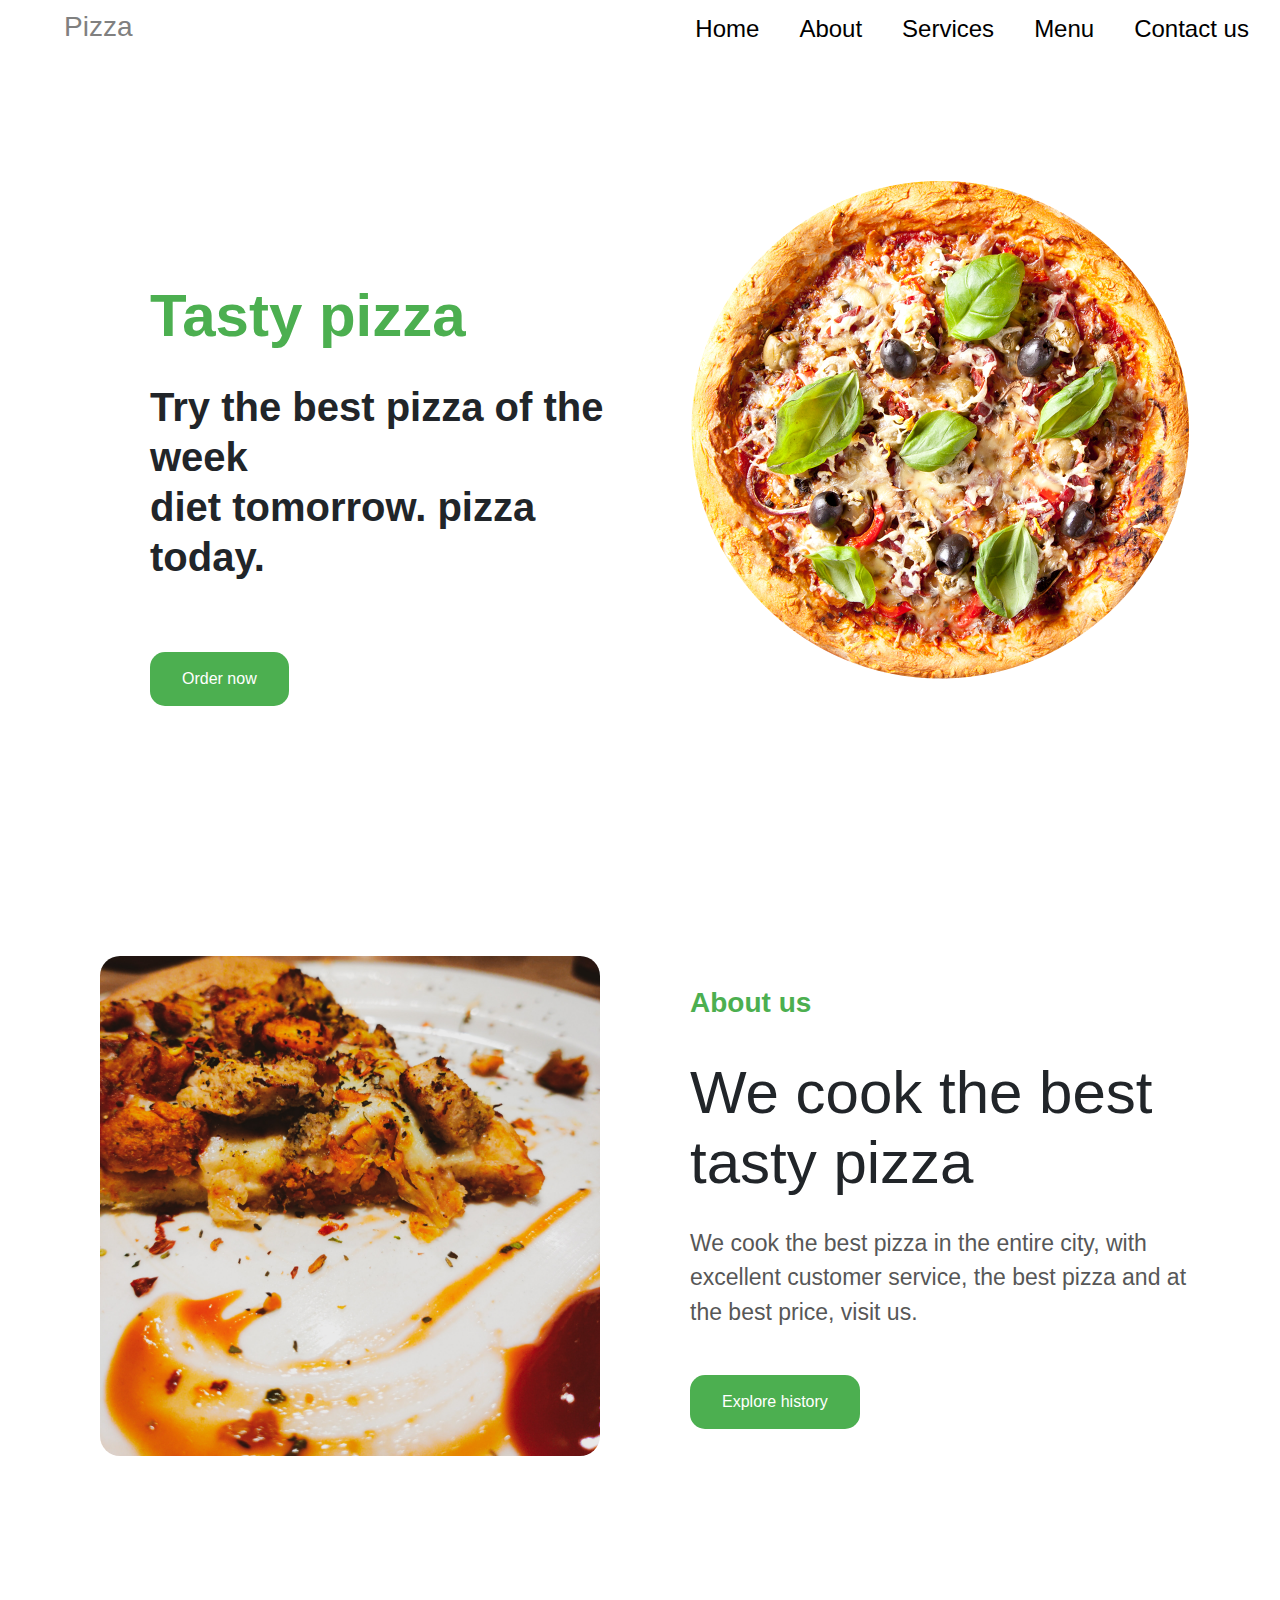
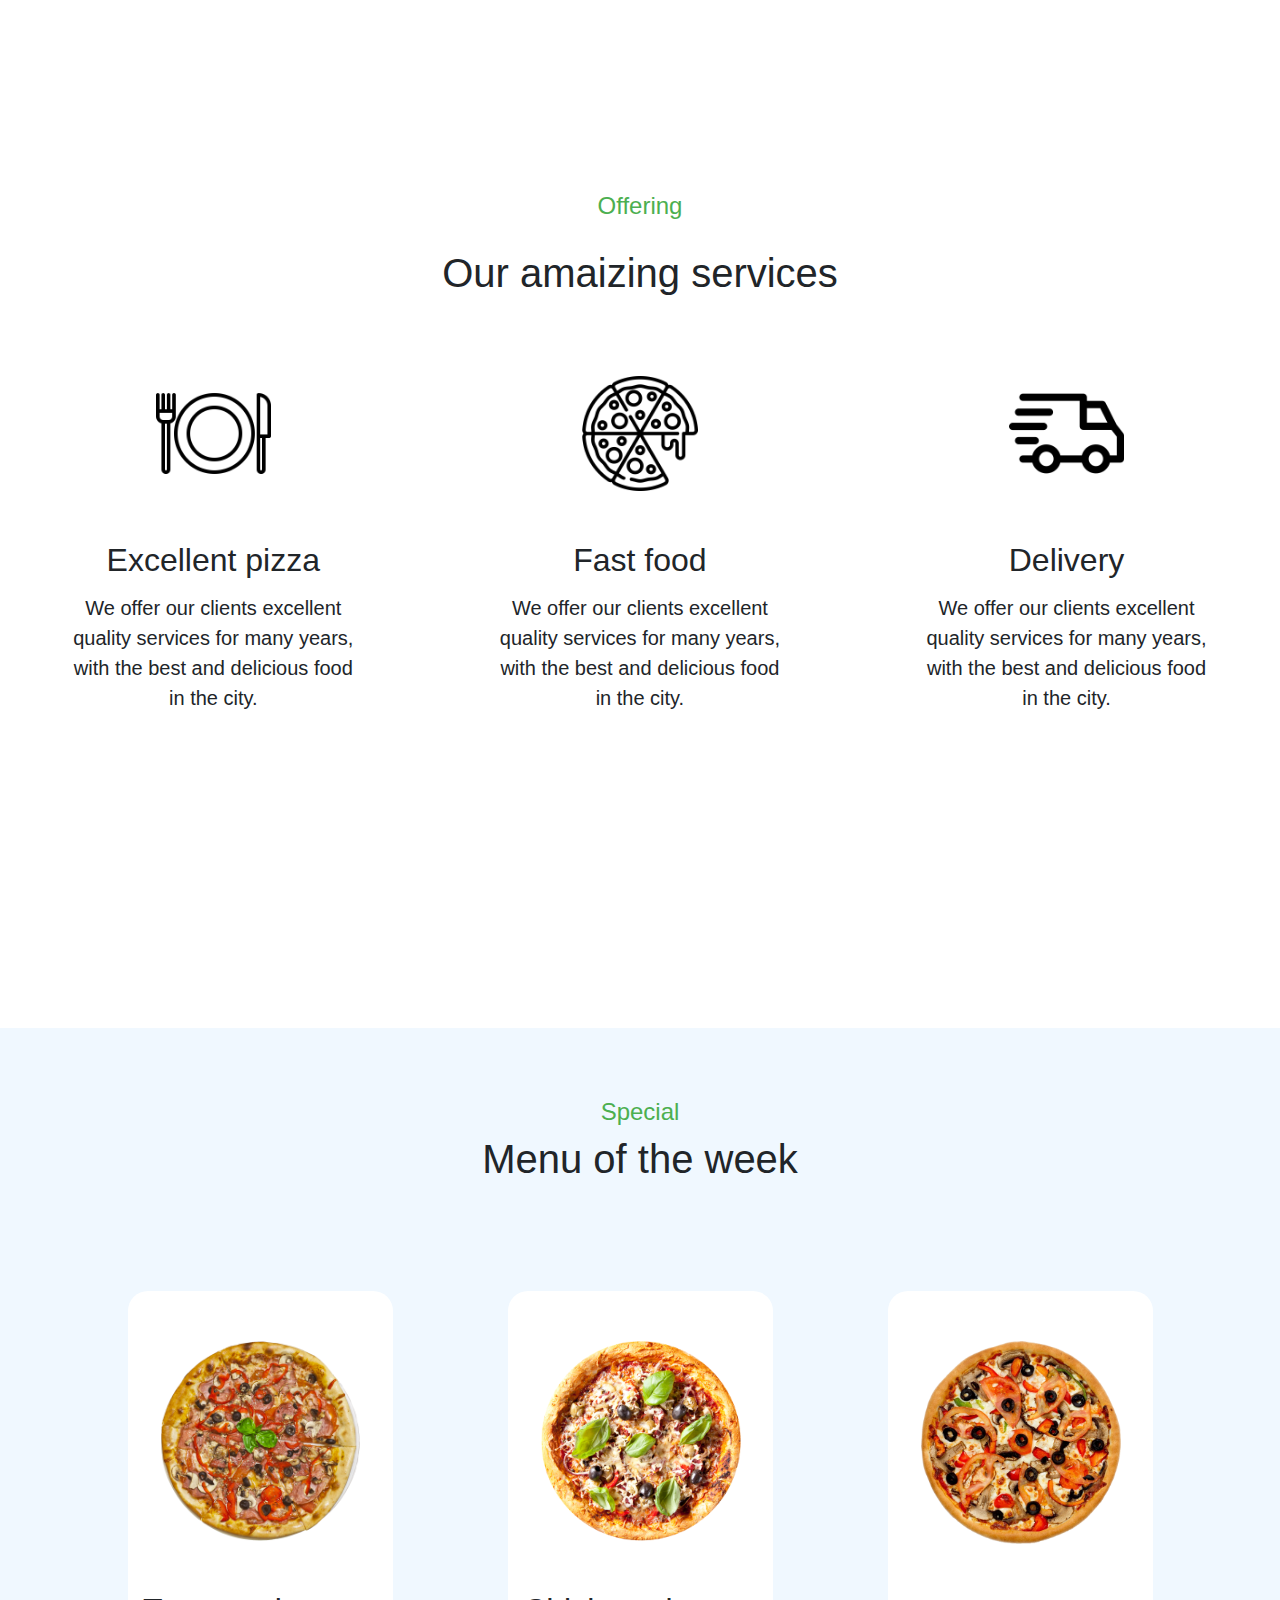
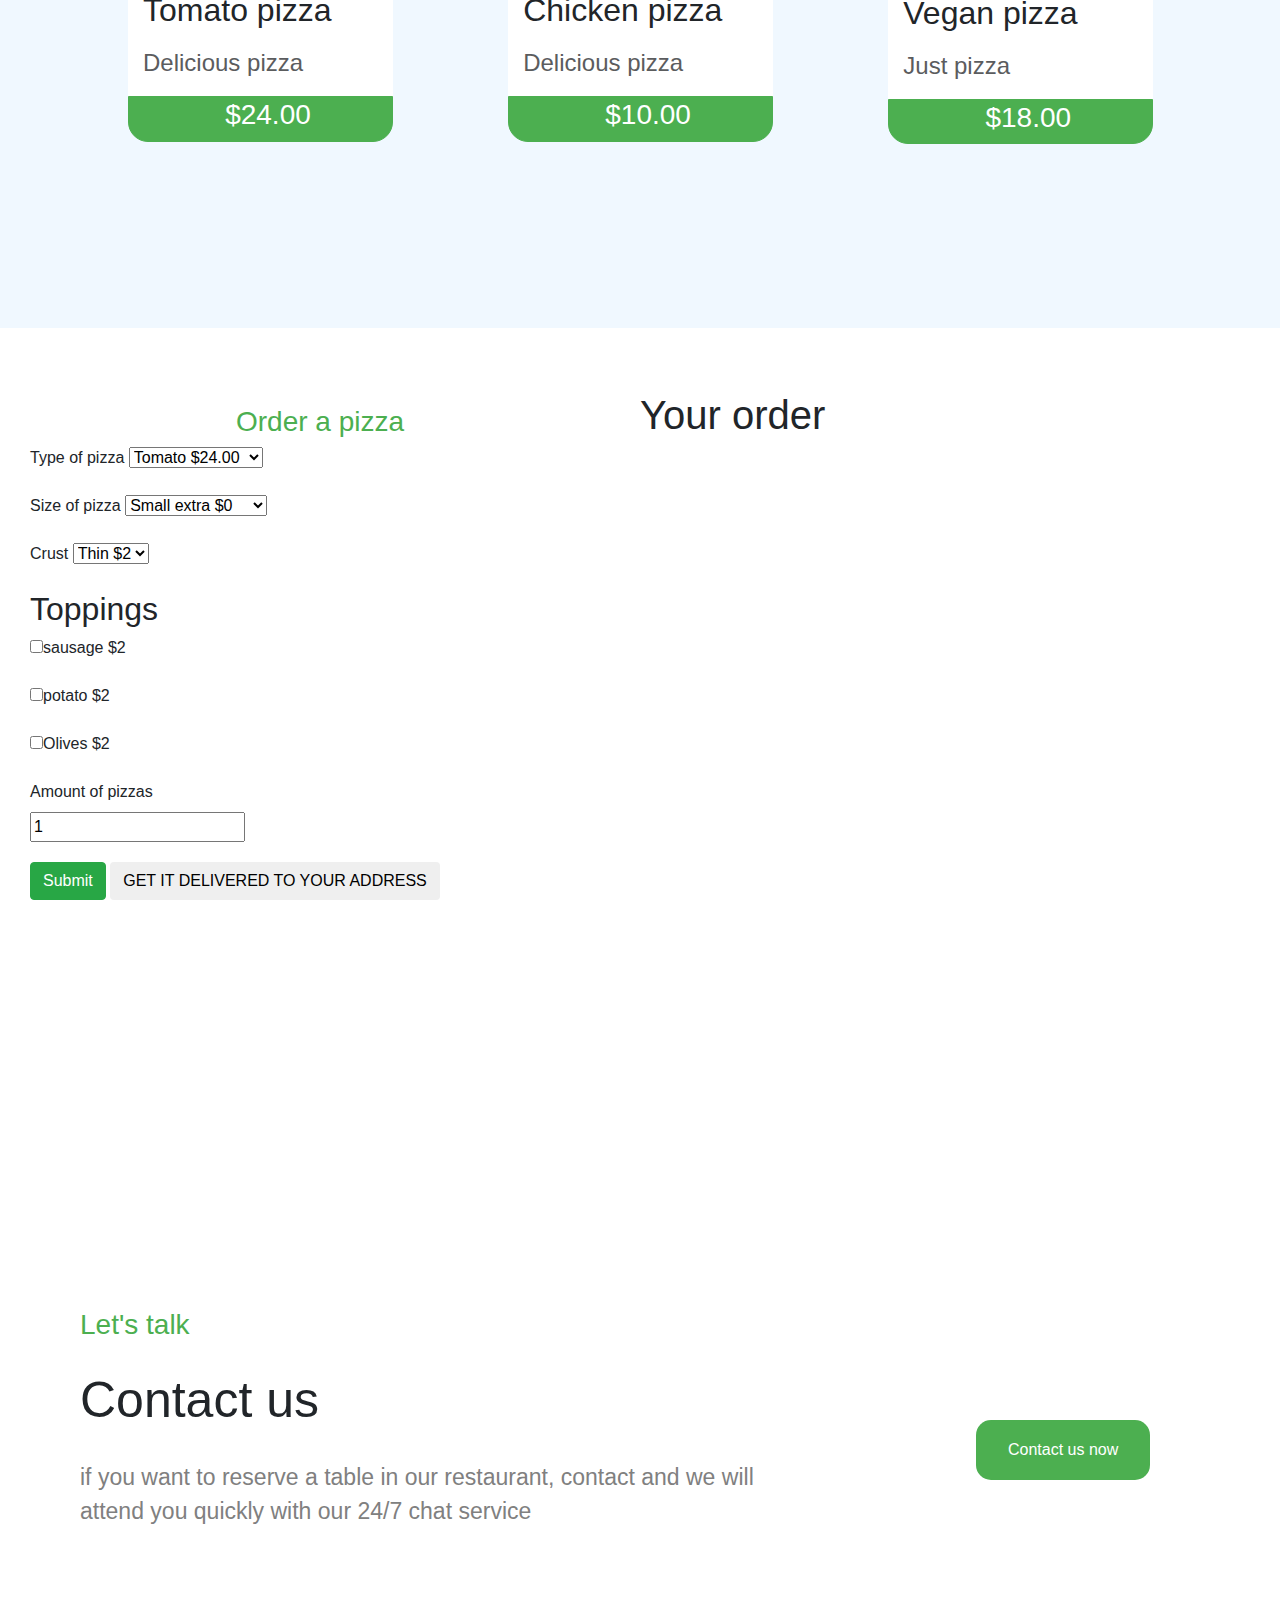
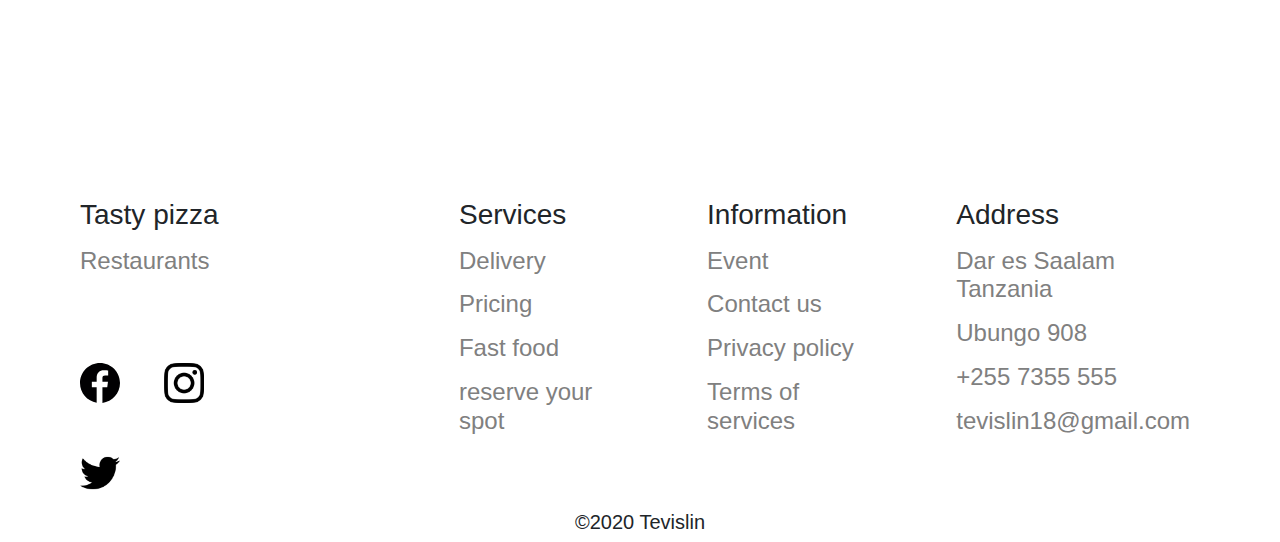
==== commit 8fa97024: "Added function to change the numbers to words" ====
--- a/index.html
+++ b/index.html
@@ -126,57 +126,93 @@
     <section id="ordersection">
       <div id="order">
         <h3>Order a pizza</h3>
+
         <form>
-          <div class="formcontrol">
+          <div class="form-group">
             <label>Type of pizza</label>
             <select id="type">
-              <option value="tomato">Tomato</option>
-              <option value="chicken">Chicken</option>
-              <option value="vegan">Vegan</option>
-            </select>
-          </div>
-          <div class="formcontrol">
+              <option value="24">Tomato $24.00</option>
+              <option value="10">Chicken $10.00</option>
+              <option value="18">Vegan $18.00</option></select
+            ><br />
+          </div>
+          <div class="form-group">
             <label>Size of pizza</label>
-            <select>
-              <option>Small</option>
-              <option>Medium</option>
-              <option>Large</option>
-            </select>
-          </div>
-          <div class="formcontrol">
+            <select id="size">
+              <option value="0">Small extra $0</option>
+              <option value="5">Medium extra $5</option>
+              <option value="10">Large extra $10</option></select
+            ><br />
+          </div>
+
+          <div class="form-group">
             <label>Crust</label>
-            <select>
-              <option>Crispy</option>
-              <option>Stuffed</option>
-              <option>Glueten-free</option>
-            </select>
-          </div>
-          <div class="formcontrol">
+            <select id="crust">
+              <option value="2">Thin $2</option>
+              <option value="4">Fat $4</option></select
+            ><br />
+          </div>
+          <h2>Toppings</h2>
+          <div class="form-group">
             <input
               type="checkbox"
               id="sausage"
               name="sausage"
               value="sausage"
-            /><label>sausage</label>
-          </div>
-          <div class="formcontrol">
+            /><label>sausage $2</label><br />
+          </div>
+          <div class="form-group">
             <input
               type="checkbox"
               id="potato"
               name="potato"
               value="potato"
-            /><label>potato</label>
-          </div>
-          <div class="formcontrol">
+            /><label>potato $2</label><br />
+          </div>
+          <div class="form-group">
             <input
               type="checkbox"
               id="olives"
               name="olives"
               value="olives"
-            /><label>sausage</label>
-          </div>
-          <button id="submitbutton">Submit</button>
+            /><label>Olives $2</label><br />
+          </div>
+          <label>Amount of pizzas </label><br /><input
+            type="text"
+            id="amount"
+            value="1"
+            class="pizzaAmount"
+            placeholder="amount of pizzas"
+          />
+          <br />
+          <div id="new-addresses">
+            <div class="form-group">
+              <label for="street">Street</label>
+              <input type="text" class="form-control street" />
+            </div>
+            <div class="form-group">
+              <label for="city">City</label>
+              <input type="text" class="form-control city" />
+            </div>
+            <div class="form-group">
+              <label for="country">country</label>
+              <input type="text" class="form-control country" />
+            </div>
+          </div>
+
+          <button type="button" id="submitbutton" class="btn btn-success">
+            Submit
+          </button>
+          <button type="button" class="btn primary" id="add-address">
+            GET IT DELIVERED TO YOUR ADDRESS
+          </button>
         </form>
+      </div>
+      <div id="order2">
+        <h1>Your order</h1>
+        <h3 id="price" style="color: green"></h3>
+        <p id="moredetails"></p>
+        <p id="sizeinfo"></p>
       </div>
     </section>
     <section id="contacsec">
--- a/css/styles.css
+++ b/css/styles.css
@@ -319,3 +319,23 @@
   text-align: center;
   color: #4caf50;
 }
+
+#new-addresses {
+  display: none;
+}
+#order {
+  width: 50%;
+  padding-left: 30px;
+  padding-right: 30px;
+}
+#ordersection {
+  display: flex;
+}
+
+#order2 {
+  height: 100vh;
+  padding-top: 7vh;
+}
+.pizzaAmount {
+  margin-bottom: 20px;
+}
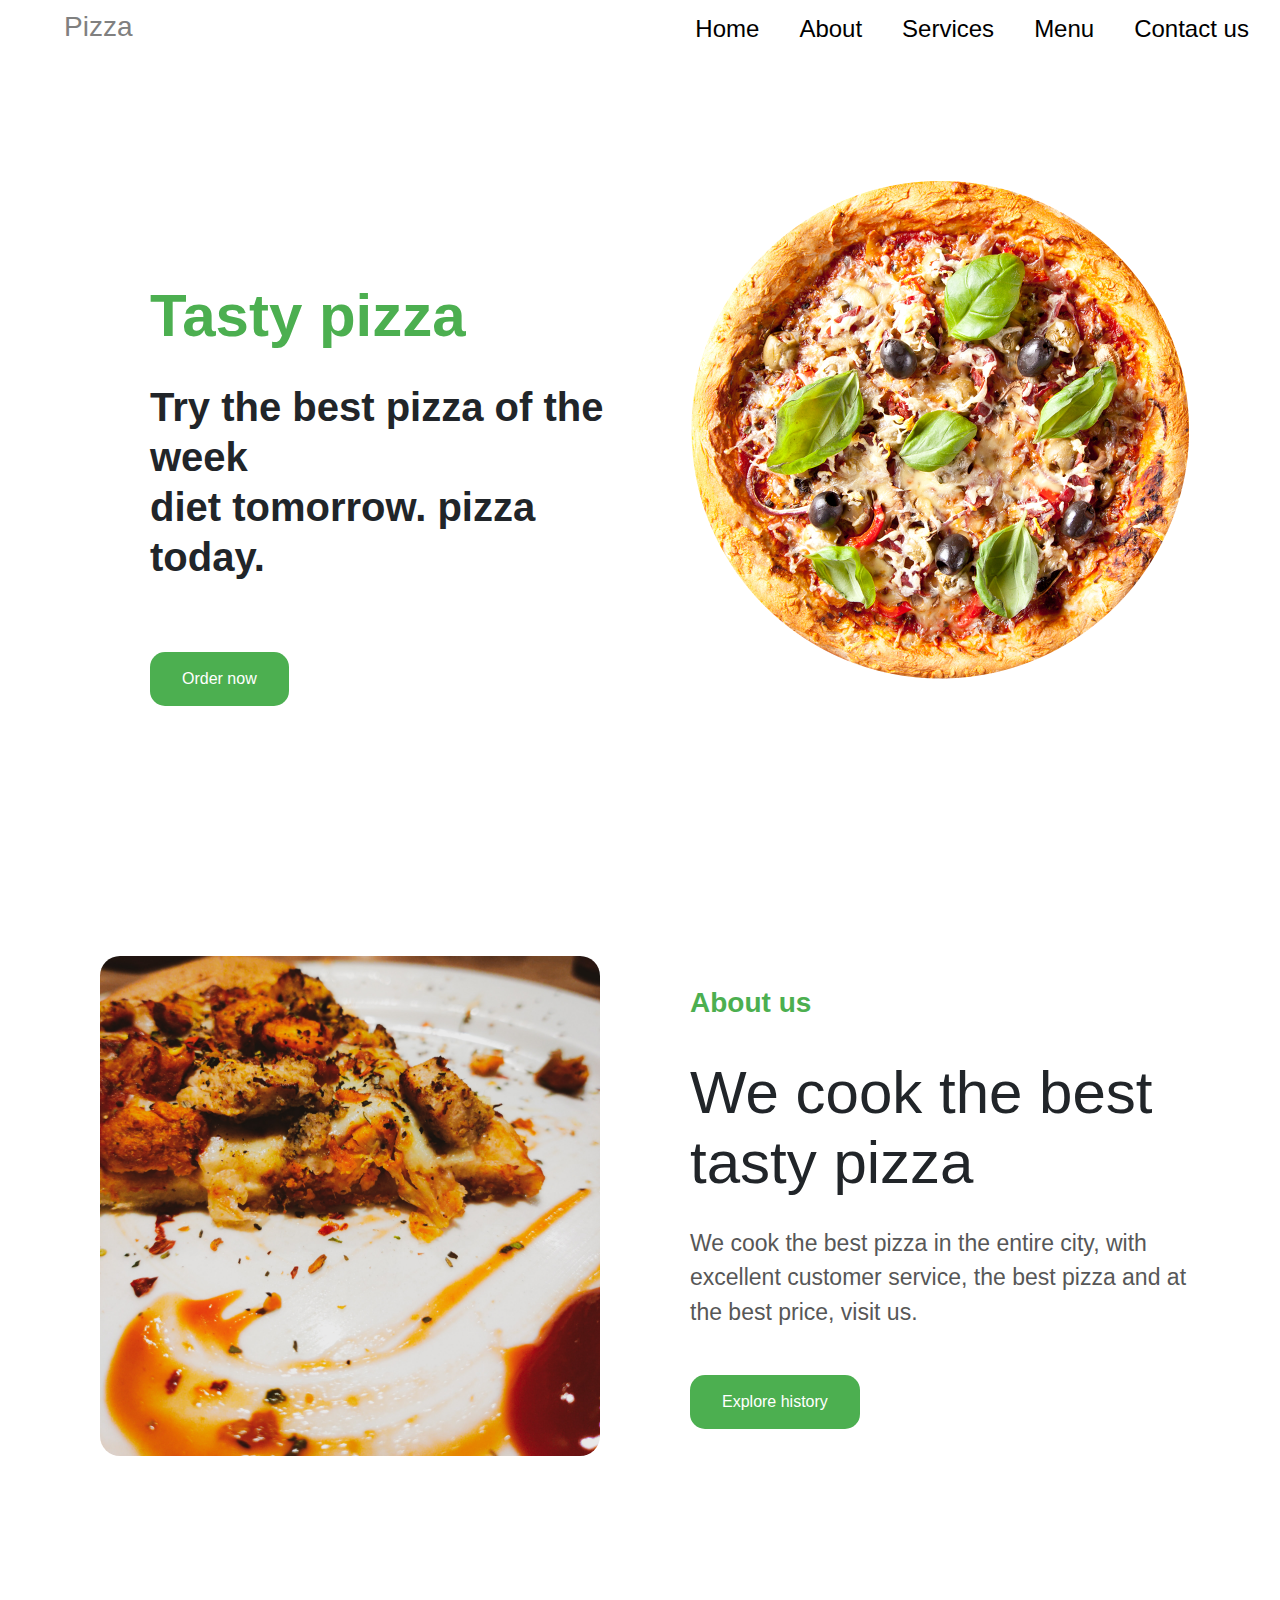
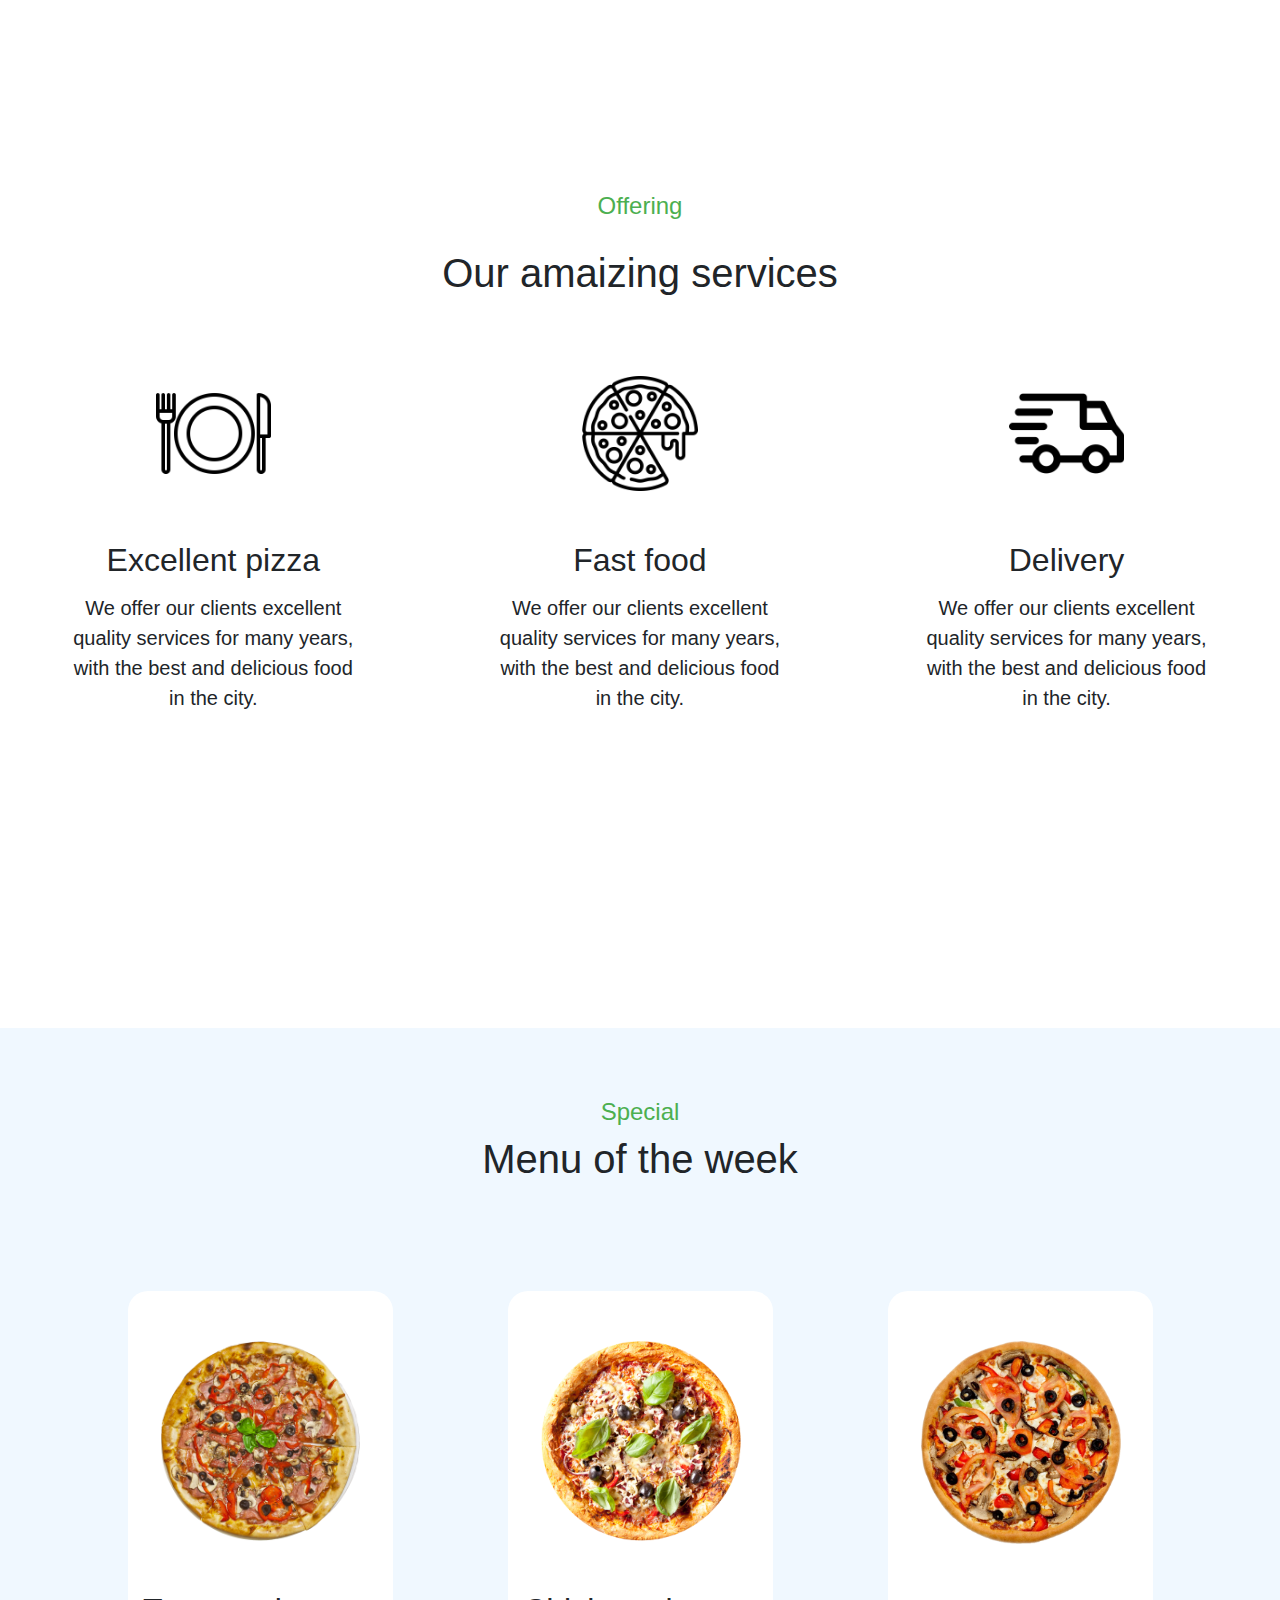
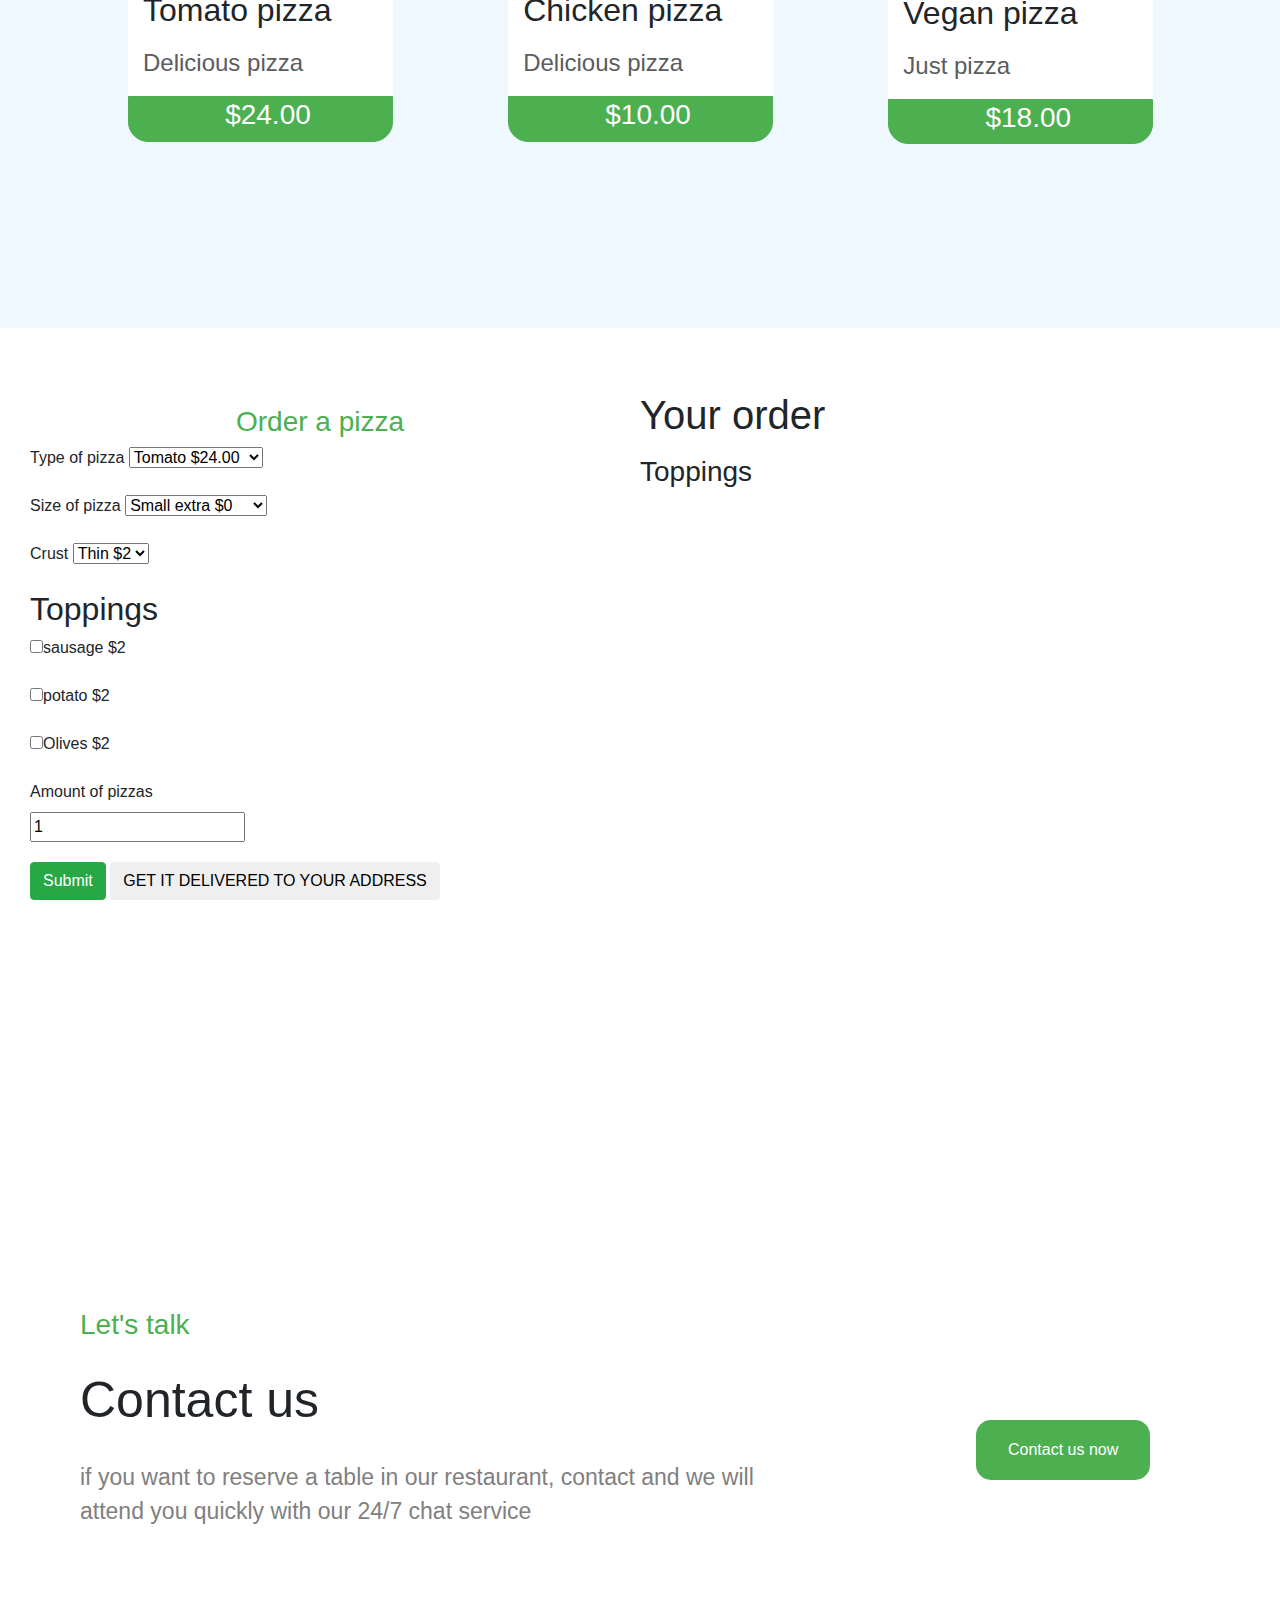
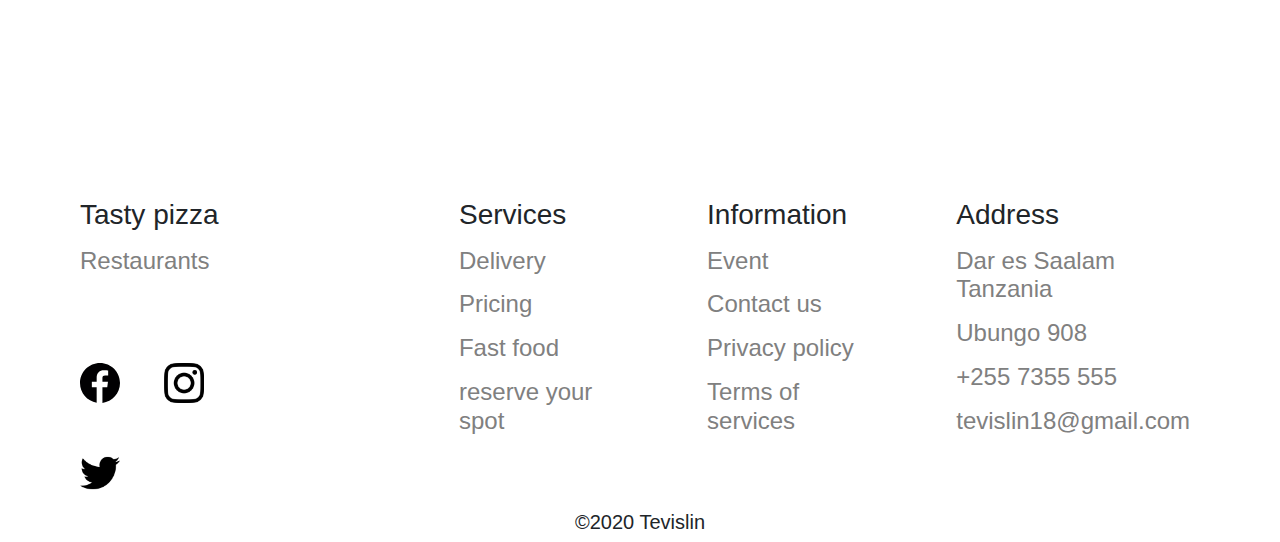
==== commit c592106a: "Finished" ====
--- a/index.html
+++ b/index.html
@@ -213,6 +213,9 @@
         <h3 id="price" style="color: green"></h3>
         <p id="moredetails"></p>
         <p id="sizeinfo"></p>
+        <p id="crustinfo"></p>
+        <h3>Toppings</h3>
+        <p id="topinfo"></p>
       </div>
     </section>
     <section id="contacsec">
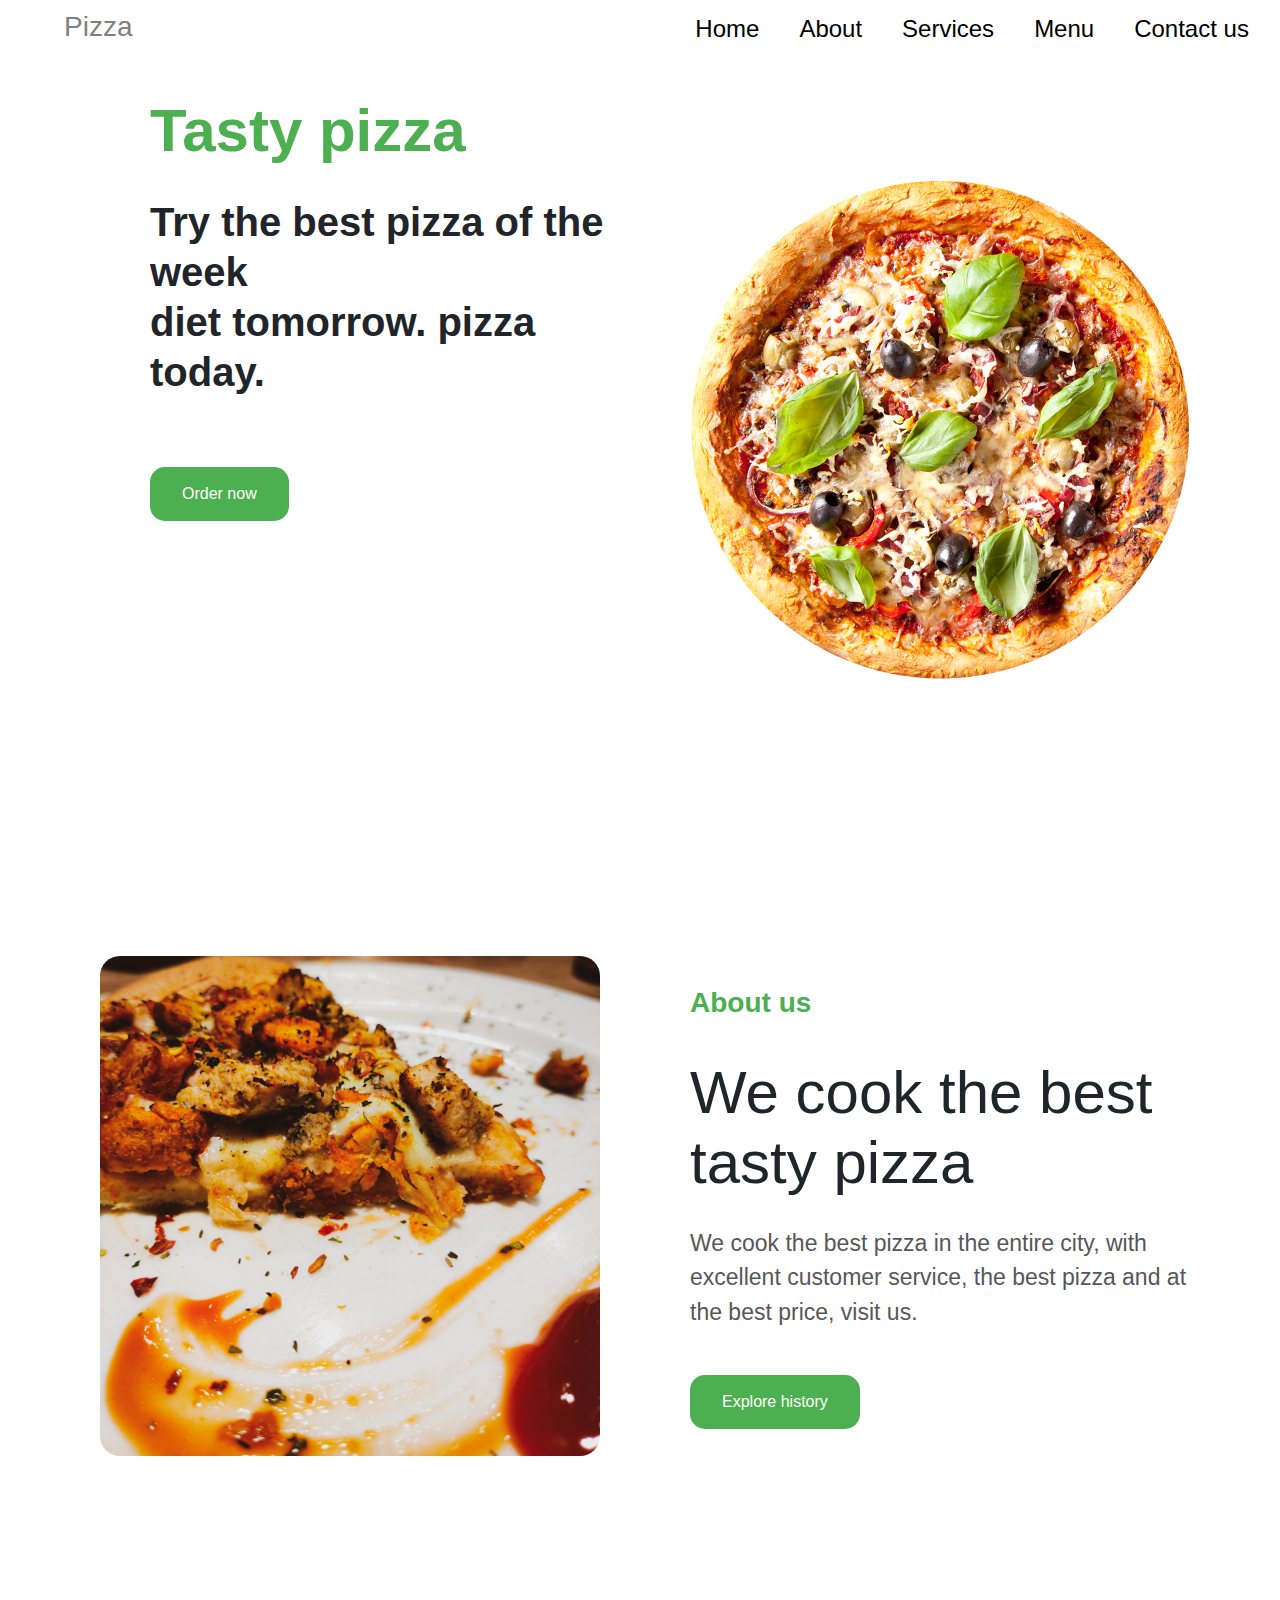
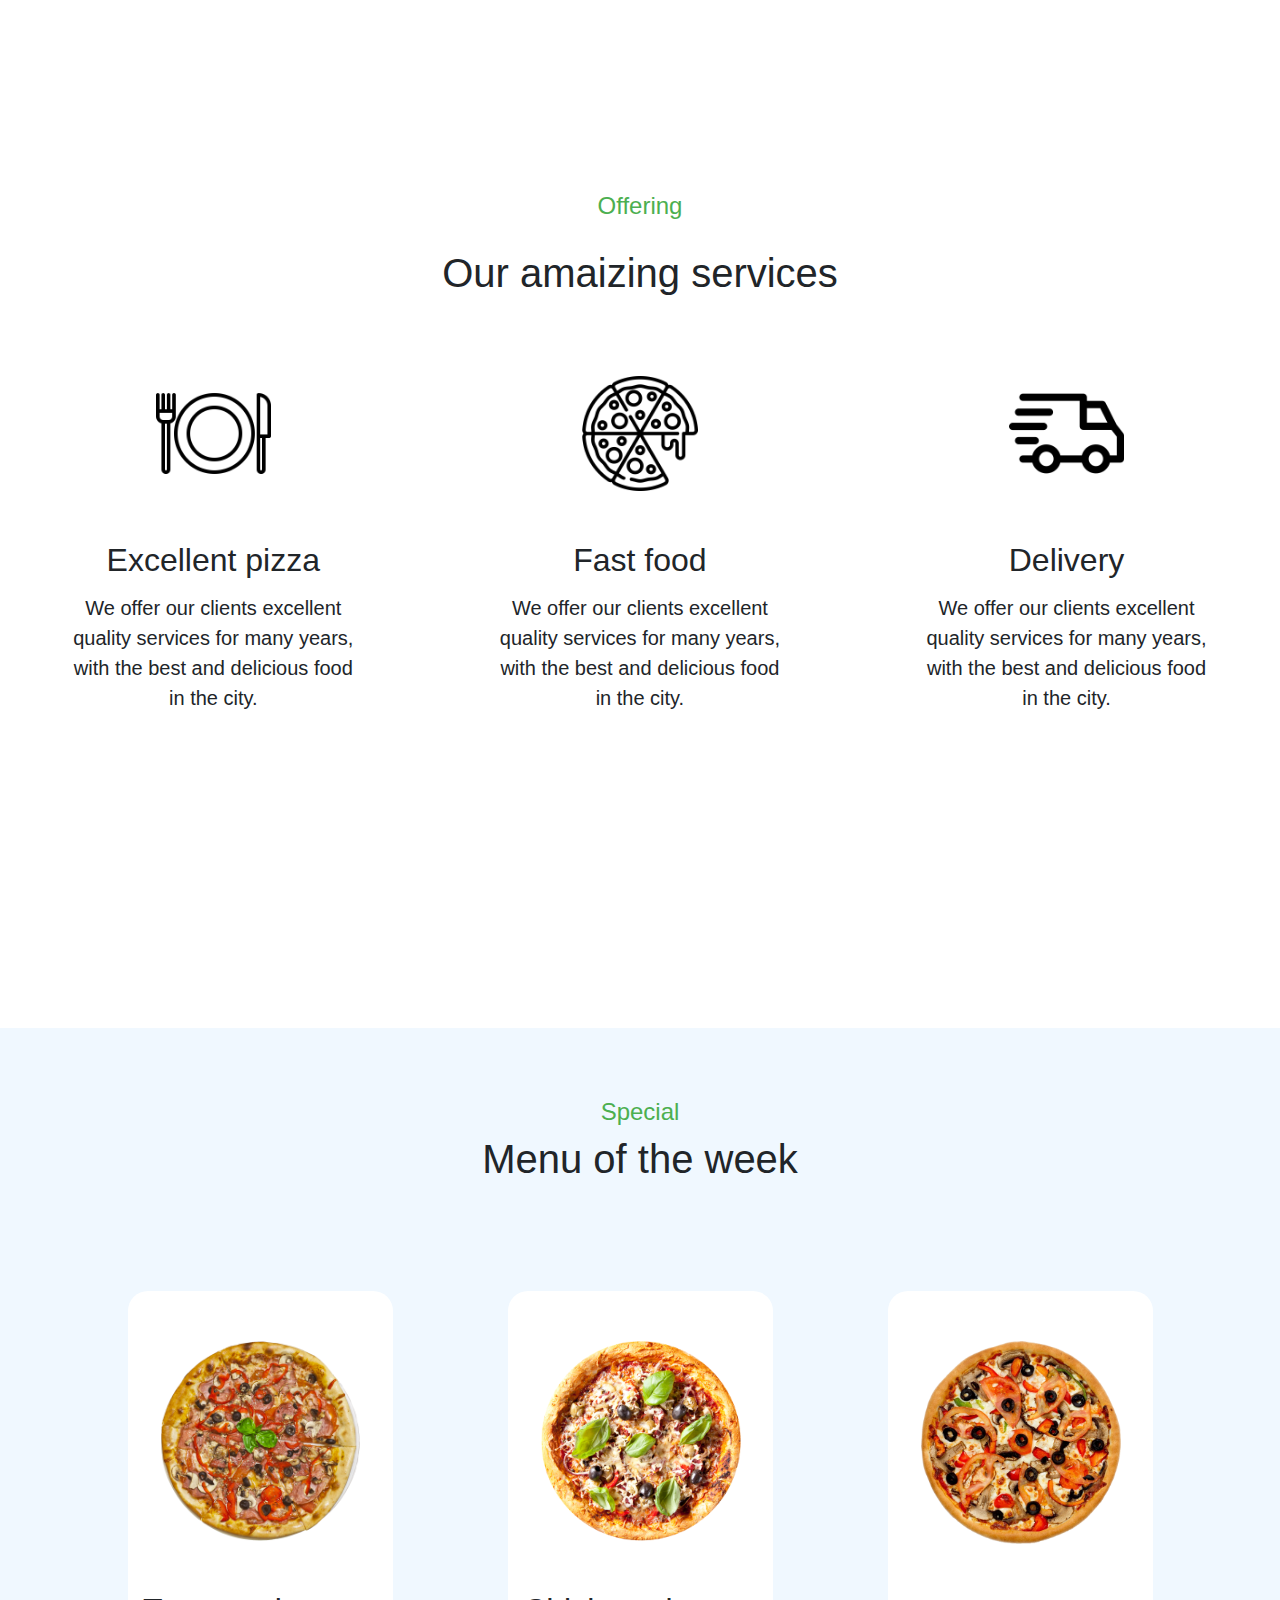
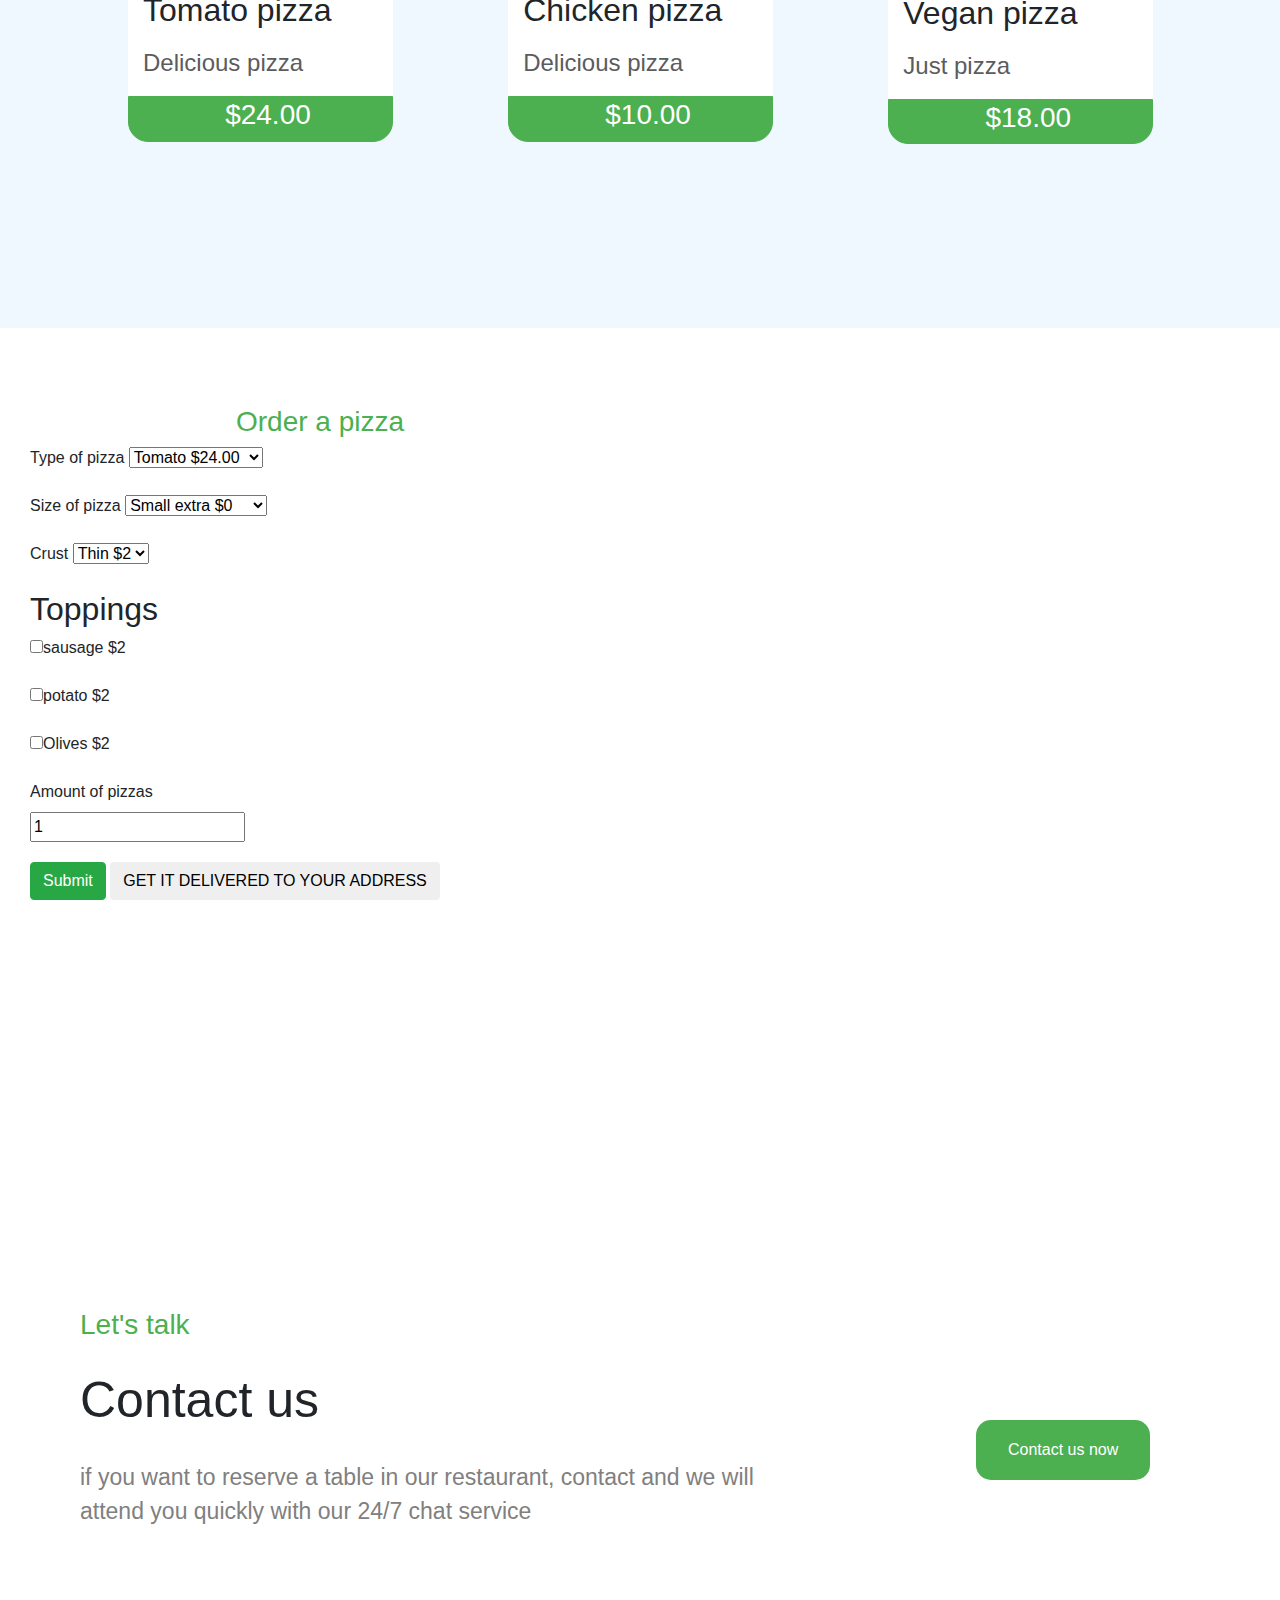
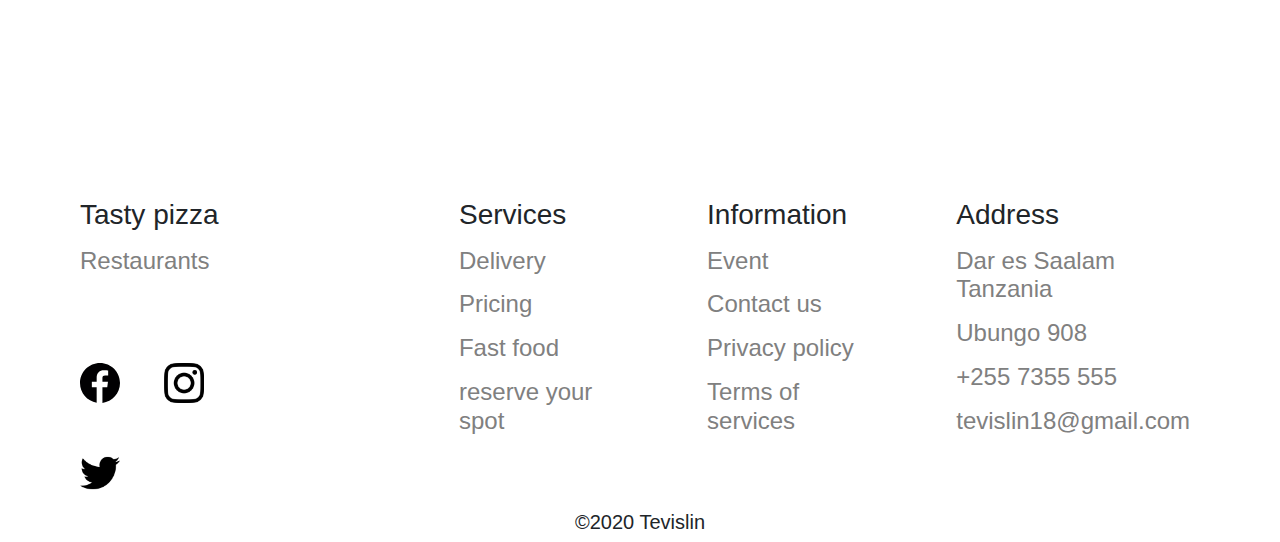
==== commit 02d992ba: "Added all the functions to the pizza order" ====
--- a/index.html
+++ b/index.html
@@ -188,15 +188,15 @@
           <div id="new-addresses">
             <div class="form-group">
               <label for="street">Street</label>
-              <input type="text" class="form-control street" />
+              <input type="text" class="form-control street" id="street" />
             </div>
             <div class="form-group">
               <label for="city">City</label>
-              <input type="text" class="form-control city" />
+              <input type="text" class="form-control city" id="city" />
             </div>
             <div class="form-group">
               <label for="country">country</label>
-              <input type="text" class="form-control country" />
+              <input type="text" class="form-control country" id="country" />
             </div>
           </div>
 
@@ -209,13 +209,18 @@
         </form>
       </div>
       <div id="order2">
-        <h1>Your order</h1>
+        <h1 id="yourorder"></h1>
         <h3 id="price" style="color: green"></h3>
         <p id="moredetails"></p>
         <p id="sizeinfo"></p>
         <p id="crustinfo"></p>
-        <h3>Toppings</h3>
         <p id="topinfo"></p>
+        <p id="amountorder"></p>
+        <p id="addresses"></p>
+
+        <button id="confirm" class="btn btn-success" id="confirm">
+          CONFIRM ORDER
+        </button>
       </div>
     </section>
     <section id="contacsec">
--- a/css/styles.css
+++ b/css/styles.css
@@ -64,7 +64,7 @@
   padding-left: 150px;
 }
 .texts h1 {
-  margin-top: 200px;
+  margin-top: 3%;
   color: #4caf50;
   font-weight: bold;
   font-size: 60px;
@@ -335,7 +335,222 @@
 #order2 {
   height: 100vh;
   padding-top: 7vh;
+  display: none;
 }
 .pizzaAmount {
   margin-bottom: 20px;
 }
+@media only screen and (max-width: 600px) {
+  .header {
+    display: none;
+  }
+}
+@media only screen and (max-width: 600px) {
+  .wrapper {
+    display: inline-block;
+    padding: 5px;
+    height: unset;
+  }
+}
+
+@media only screen and (max-width: 600px) {
+  .links h4 {
+    padding-left: 4px;
+    padding-top: 1px;
+    color: black;
+    transition: 0.5s;
+  }
+}
+@media only screen and (max-width: 600px) {
+  .texts {
+    width: 100%;
+    height: 20%;
+    padding-left: 2px;
+  }
+}
+
+@media only screen and (max-width: 600px) {
+  #pizzaa {
+    width: 80%;
+    margin-top: 5%;
+    margin-left: 10%;
+  }
+}
+@media only screen and (max-width: 600px) {
+  .pizzapic {
+    height: 50%;
+    width: 100%;
+  }
+}
+
+@media only screen and (max-width: 600px) {
+  .aboutus {
+    height: unset;
+    padding-top: 1%;
+    display: inline-block;
+    padding-left: 0%;
+    text-align: center;
+  }
+}
+@media only screen and (max-width: 600px) {
+  .aboutimage {
+    height: 80%;
+    width: 80%;
+    border-radius: 20px;
+    margin-left: 10%;
+  }
+}
+@media only screen and (max-width: 600px) {
+  .aboutUsPic {
+    width: 100%;
+    height: 80%;
+    margin-top: 20px;
+  }
+}
+@media only screen and (max-width: 600px) {
+  .services {
+    height: unset;
+    padding-top: 5%;
+    text-align: center;
+  }
+}
+@media only screen and (max-width: 600px) {
+  .card {
+    width: 100%;
+    border: 1px solid white;
+    padding: 20px;
+  }
+}
+@media only screen and (max-width: 600px) {
+  .cardpic {
+    display: block;
+    margin-left: auto;
+    margin-right: auto;
+    width: 40%;
+    margin-bottom: 10px;
+    margin-top: 10px;
+  }
+}
+@media only screen and (max-width: 600px) {
+  .cards {
+    display: inline-block;
+    height: unset;
+    width: 100%;
+  }
+}
+@media only screen and (max-width: 600px) {
+  .menucard {
+    width: 100%;
+    background-color: white;
+    border-radius: 20px;
+    padding-top: 20px;
+    height: 440px;
+    margin-right: 10%;
+    margin-top: 100px;
+    transition: 0.6s;
+  }
+}
+@media only screen and (max-width: 600px) {
+  .menucards {
+    display: inline-block;
+    padding-left: 5%;
+    width: 90%;
+}
+@media only screen and (max-width: 600px) {
+  .menu{
+    height: unset;
+  }
+}
+@media only screen and (max-width: 600px) {
+  .menucard:hover {
+    box-shadow: 0 0 5px #4caf50;
+    transform: translateY(-15px);
+    width:95%;
+  }
+}
+@media only screen and (max-width: 600px) {
+  .services{
+    width: 100%;
+  }
+}
+@media only screen and (max-width: 600px) {
+  .contactus {
+    height: unset;
+    padding-top: 1%;
+    padding-left: 1%;
+    padding-right: 1%;
+  }
+}
+@media only screen and (max-width: 600px) {
+  .footer{
+    display: inline-block;
+  }
+}
+@media only screen and (max-width: 600px) {
+}
+@media only screen and (max-width: 600px) {
+}
+@media only screen and (max-width: 600px) {
+}
+@media only screen and (max-width: 600px) {
+}
+@media only screen and (max-width: 600px) {
+}
+@media only screen and (max-width: 600px) {
+}
+@media only screen and (max-width: 600px) {
+}
+@media only screen and (max-width: 600px) {
+}
+@media only screen and (max-width: 600px) {
+}
+@media only screen and (max-width: 600px) {
+}
+@media only screen and (max-width: 600px) {
+}
+@media only screen and (max-width: 600px) {
+}
+@media only screen and (max-width: 600px) {
+}
+@media only screen and (max-width: 600px) {
+}
+@media only screen and (max-width: 600px) {
+}
+@media only screen and (max-width: 600px) {
+}
+@media only screen and (max-width: 600px) {
+}
+@media only screen and (max-width: 600px) {
+}
+@media only screen and (max-width: 600px) {
+}
+@media only screen and (max-width: 600px) {
+}
+@media only screen and (max-width: 600px) {
+}
+@media only screen and (max-width: 600px) {
+}
+@media only screen and (max-width: 600px) {
+}
+@media only screen and (max-width: 600px) {
+}
+@media only screen and (max-width: 600px) {
+}
+@media only screen and (max-width: 600px) {
+}
+@media only screen and (max-width: 600px) {
+}
+@media only screen and (max-width: 600px) {
+  .contactmsg{
+    height: unset;
+    margin-bottom: 5px;
+    width:100%;
+    padding-left:3% ;
+  }
+}
+@media only screen and (max-width: 600px) {
+  .contact{
+    display: inline-block;
+    height: unset;
+  }
+}
